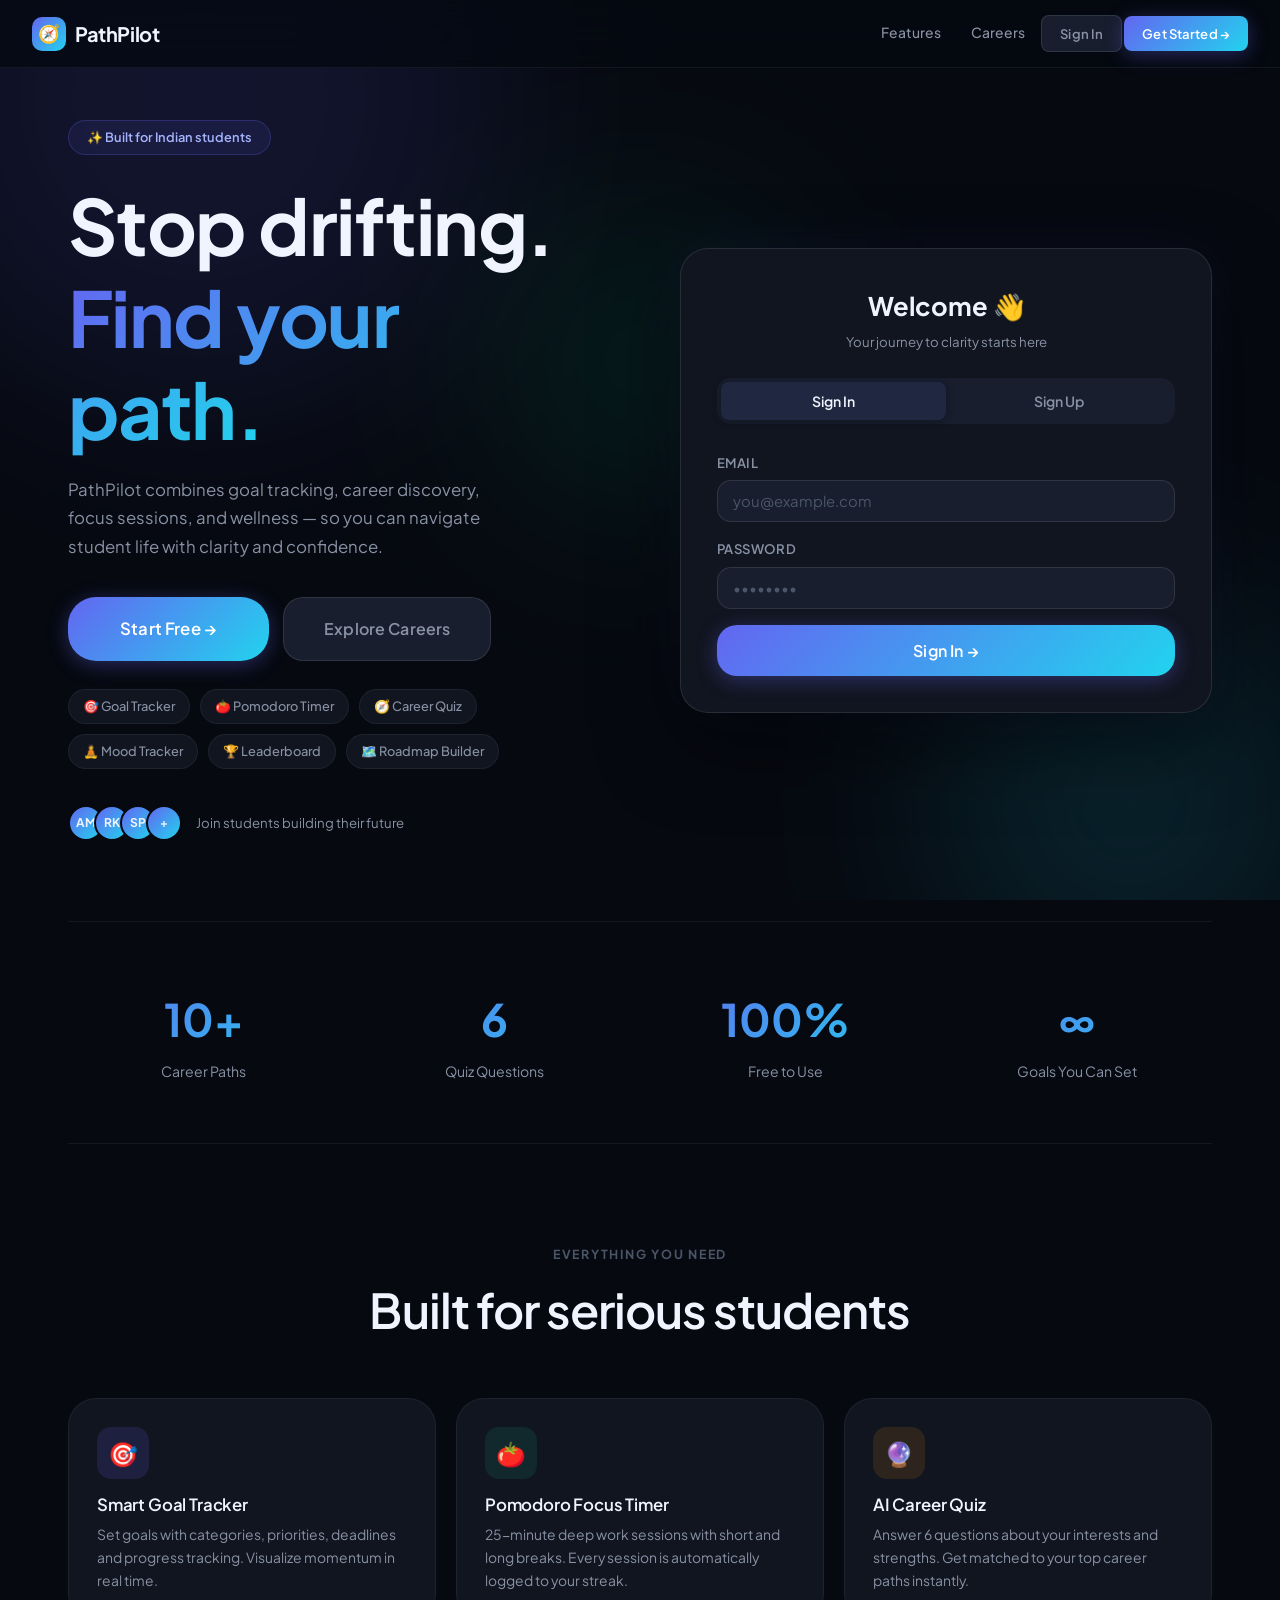
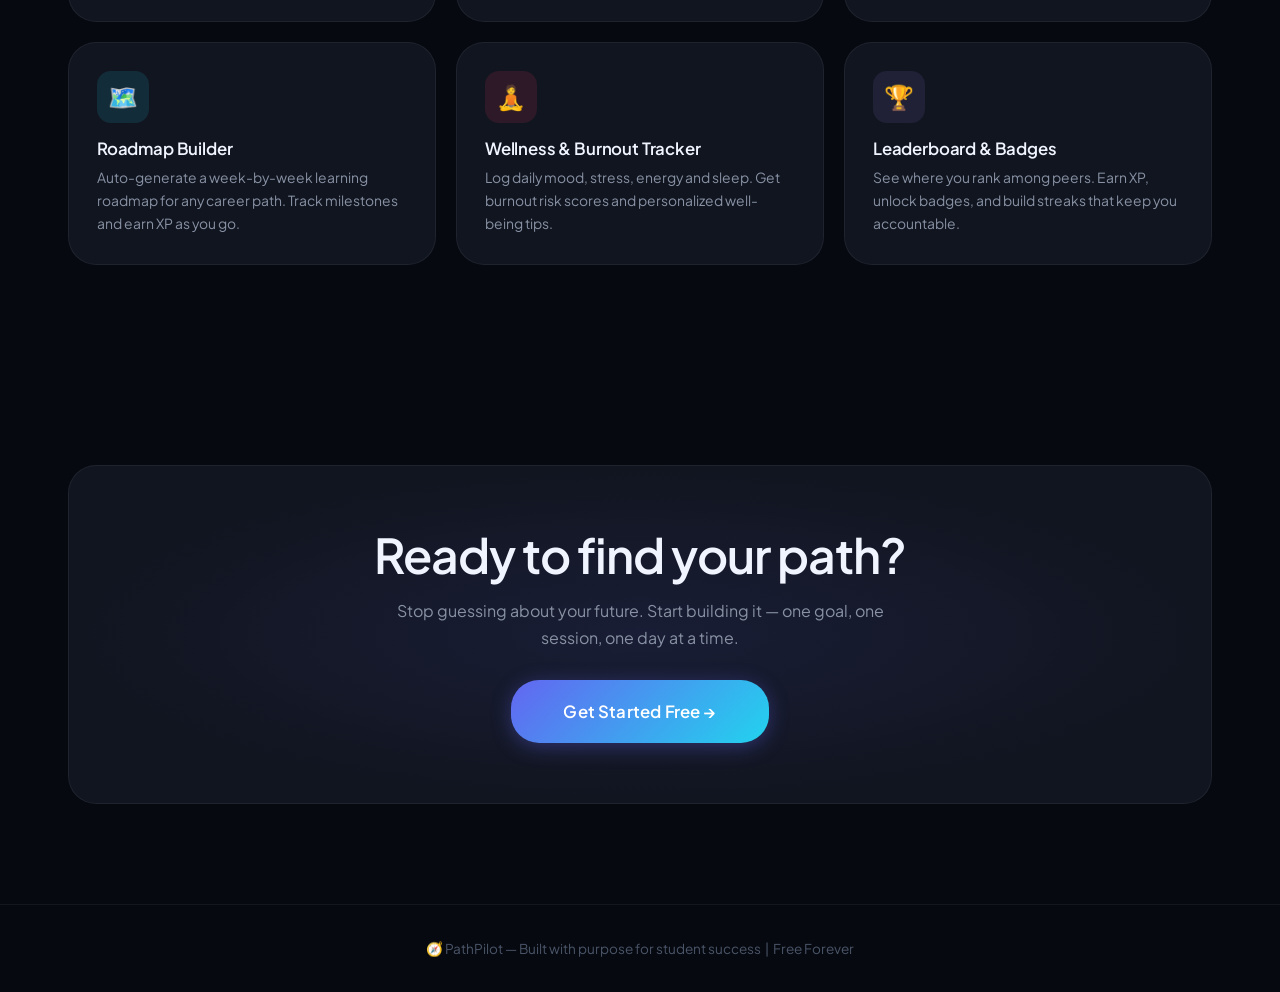
==== frontend/ai.html @ acc3d40a "Initial commit - PathPilot project" ====
<!DOCTYPE html>
<html lang="en">
<head>
  <meta charset="UTF-8"/>
  <meta name="viewport" content="width=device-width, initial-scale=1.0"/>
  <title>AI Assistant — PathPilot</title>
  <link rel="stylesheet" href="css/main.css"/>
</head>
<body>
<nav class="navbar">
  <a class="nav-brand" href="dashboard.html">🧭 PathPilot</a>
  <div class="nav-links">
    <a href="dashboard.html">Dashboard</a>
    <a href="career.html">Careers</a>
    <a href="ai.html" class="active">AI Assistant</a>
    <button class="btn btn-ghost btn-sm" id="logout-btn">Sign Out</button>
  </div>
</nav>

<main class="container" style="max-width:800px;padding-top:32px">

  <!-- AI Chat -->
  <div class="card" style="margin-bottom:24px">
    <h2 style="margin-bottom:4px">🤖 AI Career Assistant</h2>
    <p class="text-muted text-small" style="margin-bottom:20px">Ask anything about careers, skills, or study tips</p>
    <div id="chat-messages" style="min-height:200px;max-height:400px;overflow-y:auto;margin-bottom:16px;display:flex;flex-direction:column;gap:12px"></div>
    <div class="flex gap-sm">
      <input type="text" id="chat-input" class="input" placeholder="e.g. How do I become a Data Scientist?" style="flex:1"/>
      <button class="btn btn-primary" id="send-btn" onclick="sendMessage()">Send →</button>
    </div>
    <div style="margin-top:12px;display:flex;flex-wrap:wrap;gap:8px">
      <button class="btn btn-ghost btn-sm" onclick="quickAsk('What skills do I need for Full Stack Development?')">Full Stack Skills</button>
      <button class="btn btn-ghost btn-sm" onclick="quickAsk('How to prepare for tech interviews in India?')">Interview Tips</button>
      <button class="btn btn-ghost btn-sm" onclick="quickAsk('What is the salary of a Data Scientist in India?')">Data Science Salary</button>
    </div>
  </div>

  <!-- Resume Builder -->
  <div class="card">
    <h2 style="margin-bottom:4px">📄 AI Resume Builder</h2>
    <p class="text-muted text-small" style="margin-bottom:20px">Generate a professional resume instantly</p>
    <div style="display:flex;flex-direction:column;gap:12px">
      <input type="text" id="r-name" class="input" placeholder="Full Name"/>
      <input type="email" id="r-email" class="input" placeholder="Email Address"/>
      <input type="text" id="r-education" class="input" placeholder="Education (e.g. B.Tech CSE, Pune University)"/>
      <input type="text" id="r-skills" class="input" placeholder="Skills (comma separated: Python, React, SQL)"/>
      <input type="text" id="r-goal" class="input" placeholder="Career Goal (e.g. Full Stack Developer)"/>
      <textarea id="r-projects" class="input" rows="3" placeholder="Projects (describe briefly)"></textarea>
      <button class="btn btn-primary" onclick="buildResume()">✨ Generate Resume</button>
    </div>
    <div id="resume-output" style="margin-top:20px"></div>
  </div>

</main>
<script src="js/api.js"></script>
<script src="js/utils.js"></script>
<script src="js/auth.js"></script>
<script src="js/ai.js"></script>
</body>
</html>
---- frontend/css/main.css ----
/* ═══════════════════════════════════════════════════════════
   PathPilot v2 — Design System
   Aesthetic: Editorial dark luxury — confident, calm, smart
   Fonts: Clash Display (headlines) + Plus Jakarta Sans (body)
═══════════════════════════════════════════════════════════ */

@import url('https://fonts.googleapis.com/css2?family=Plus+Jakarta+Sans:wght@300;400;500;600;700&display=swap');
@import url('https://api.fontshare.com/v2/css?f[]=clash-display@400,500,600,700&display=swap');

:root {
  --bg:          #060910;
  --bg-2:        #0d1117;
  --surface:     #111520;
  --surface-2:   #181e2e;
  --surface-3:   #1f2840;
  --border:      rgba(255,255,255,0.06);
  --border-2:    rgba(255,255,255,0.1);

  --indigo:      #6366f1;
  --indigo-soft: rgba(99,102,241,0.15);
  --cyan:        #22d3ee;
  --cyan-soft:   rgba(34,211,238,0.12);
  --emerald:     #10b981;
  --emerald-soft:rgba(16,185,129,0.12);
  --amber:       #f59e0b;
  --amber-soft:  rgba(245,158,11,0.12);
  --rose:        #f43f5e;
  --rose-soft:   rgba(244,63,94,0.12);

  --grad-primary:  linear-gradient(135deg, #6366f1 0%, #22d3ee 100%);
  --grad-warm:     linear-gradient(135deg, #f59e0b 0%, #f43f5e 100%);
  --grad-emerald:  linear-gradient(135deg, #10b981 0%, #22d3ee 100%);

  --text:        #f0f4ff;
  --text-2:      #8892a4;
  --text-3:      #4a5568;

  --font-display: 'Clash Display', 'Plus Jakarta Sans', sans-serif;
  --font-body:    'Plus Jakarta Sans', sans-serif;

  --r-sm:   8px;
  --r-md:   14px;
  --r-lg:   20px;
  --r-xl:   28px;
  --r-full: 999px;

  --shadow-sm:  0 2px 8px rgba(0,0,0,0.4);
  --shadow-md:  0 8px 32px rgba(0,0,0,0.5);
  --shadow-lg:  0 20px 60px rgba(0,0,0,0.6);
  --glow-indigo: 0 0 40px rgba(99,102,241,0.2);
  --glow-cyan:   0 0 40px rgba(34,211,238,0.15);

  --ease-out:    cubic-bezier(0.16, 1, 0.3, 1);
  --ease-in-out: cubic-bezier(0.4, 0, 0.2, 1);
}

*, *::before, *::after { box-sizing: border-box; margin: 0; padding: 0; }
html { scroll-behavior: smooth; font-size: 16px; }

body {
  font-family: var(--font-body);
  background: var(--bg);
  color: var(--text);
  line-height: 1.65;
  min-height: 100vh;
  overflow-x: hidden;
  -webkit-font-smoothing: antialiased;
}

h1, h2, h3, h4 {
  font-family: var(--font-display);
  font-weight: 600;
  line-height: 1.2;
  letter-spacing: -0.02em;
}
h1 { font-size: clamp(2.5rem, 6vw, 5rem); font-weight: 700; }
h2 { font-size: clamp(1.8rem, 4vw, 3rem); }
h3 { font-size: 1.35rem; }
h4 { font-size: 1.05rem; letter-spacing: -0.01em; }
p  { color: var(--text-2); line-height: 1.7; }
a  { text-decoration: none; color: inherit; }

.container { max-width: 1200px; margin: 0 auto; padding: 0 28px; }
.page-wrapper { padding-top: 68px; min-height: 100vh; }

.grad-text {
  background: var(--grad-primary);
  -webkit-background-clip: text;
  -webkit-text-fill-color: transparent;
  background-clip: text;
}
.grad-text-warm {
  background: var(--grad-warm);
  -webkit-background-clip: text;
  -webkit-text-fill-color: transparent;
  background-clip: text;
}

/* ── Buttons ── */
.btn {
  display: inline-flex;
  align-items: center;
  justify-content: center;
  gap: 8px;
  padding: 11px 26px;
  border-radius: var(--r-md);
  font-family: var(--font-display);
  font-size: 0.9rem;
  font-weight: 600;
  cursor: pointer;
  border: none;
  transition: all 0.2s var(--ease-out);
  letter-spacing: 0.01em;
  position: relative;
  overflow: hidden;
  white-space: nowrap;
}
.btn::after {
  content: '';
  position: absolute;
  inset: 0;
  background: white;
  opacity: 0;
  transition: opacity 0.2s;
}
.btn:hover::after { opacity: 0.06; }
.btn:active { transform: scale(0.98); }

.btn-primary {
  background: var(--grad-primary);
  color: #fff;
  box-shadow: 0 4px 20px rgba(99,102,241,0.35);
}
.btn-primary:hover { box-shadow: 0 8px 30px rgba(99,102,241,0.5); transform: translateY(-1px); }

.btn-ghost {
  background: var(--surface-2);
  color: var(--text-2);
  border: 1px solid var(--border-2);
}
.btn-ghost:hover { color: var(--text); border-color: rgba(255,255,255,0.18); }

.btn-outline {
  background: transparent;
  color: var(--text-2);
  border: 1px solid var(--border-2);
}
.btn-outline:hover { color: var(--text); border-color: rgba(99,102,241,0.5); background: var(--indigo-soft); }

.btn-danger {
  background: var(--rose-soft);
  color: var(--rose);
  border: 1px solid rgba(244,63,94,0.2);
}

.btn-sm   { padding: 7px 18px; font-size: 0.82rem; border-radius: var(--r-sm); }
.btn-lg   { padding: 15px 40px; font-size: 1rem; border-radius: var(--r-lg); }
.btn-xl   { padding: 18px 52px; font-size: 1.05rem; border-radius: var(--r-xl); }
.btn-icon { width: 38px; height: 38px; padding: 0; border-radius: var(--r-md); }

/* ── Cards ── */
.card {
  background: var(--surface);
  border: 1px solid var(--border);
  border-radius: var(--r-xl);
  padding: 24px;
  transition: border-color 0.25s, transform 0.25s var(--ease-out), box-shadow 0.25s;
  position: relative;
  overflow: hidden;
}
.card:hover {
  border-color: var(--border-2);
  transform: translateY(-3px);
  box-shadow: var(--shadow-md);
}
.card-glow:hover {
  border-color: rgba(99,102,241,0.3);
  box-shadow: var(--shadow-md), var(--glow-indigo);
}

/* ── Badges ── */
.badge {
  display: inline-flex;
  align-items: center;
  gap: 5px;
  padding: 3px 12px;
  border-radius: var(--r-full);
  font-size: 0.73rem;
  font-weight: 600;
  letter-spacing: 0.04em;
  text-transform: uppercase;
}
.badge-indigo  { background: var(--indigo-soft); color: #a5b4fc; border: 1px solid rgba(99,102,241,0.2); }
.badge-cyan    { background: var(--cyan-soft);   color: #67e8f9; border: 1px solid rgba(34,211,238,0.2); }
.badge-emerald { background: var(--emerald-soft);color: #6ee7b7; border: 1px solid rgba(16,185,129,0.2); }
.badge-amber   { background: var(--amber-soft);  color: #fcd34d; border: 1px solid rgba(245,158,11,0.2); }
.badge-rose    { background: var(--rose-soft);   color: #fda4af; border: 1px solid rgba(244,63,94,0.2); }

/* ── Forms ── */
.form-group  { display: flex; flex-direction: column; gap: 7px; }
.form-label  { font-size: 0.82rem; font-weight: 600; color: var(--text-2); letter-spacing: 0.03em; text-transform: uppercase; }

.form-input {
  background: var(--surface-2);
  border: 1px solid var(--border-2);
  border-radius: var(--r-md);
  padding: 11px 15px;
  color: var(--text);
  font-family: var(--font-body);
  font-size: 0.93rem;
  outline: none;
  transition: border-color 0.2s, box-shadow 0.2s, background 0.2s;
  width: 100%;
}
.form-input:focus {
  border-color: var(--indigo);
  box-shadow: 0 0 0 3px rgba(99,102,241,0.12);
  background: var(--surface-3);
}
.form-input::placeholder { color: var(--text-3); }
select.form-input   { cursor: pointer; }
textarea.form-input { resize: vertical; min-height: 90px; }

/* ── Navbar ── */
.navbar {
  position: fixed;
  top: 0; left: 0; right: 0;
  z-index: 100;
  height: 68px;
  display: flex;
  align-items: center;
  justify-content: space-between;
  padding: 0 32px;
  background: rgba(6,9,16,0.8);
  backdrop-filter: blur(24px) saturate(180%);
  border-bottom: 1px solid var(--border);
}
.nav-brand {
  font-family: var(--font-display);
  font-size: 1.25rem;
  font-weight: 700;
  display: flex;
  align-items: center;
  gap: 9px;
  letter-spacing: -0.02em;
}
.nav-brand-icon {
  width: 34px; height: 34px;
  background: var(--grad-primary);
  border-radius: 10px;
  display: flex; align-items: center; justify-content: center;
  font-size: 1.1rem;
}
.nav-links { display: flex; align-items: center; gap: 2px; }
.nav-link {
  padding: 7px 14px;
  border-radius: var(--r-sm);
  font-size: 0.87rem;
  font-weight: 500;
  color: var(--text-2);
  transition: all 0.18s;
}
.nav-link:hover  { color: var(--text); background: var(--surface-2); }
.nav-link.active { color: var(--text); background: var(--surface-3); }

.notif-btn { position: relative; }
.notif-dot {
  position: absolute;
  top: 5px; right: 5px;
  width: 8px; height: 8px;
  background: var(--rose);
  border-radius: 50%;
  border: 2px solid var(--bg);
}

/* ── Progress Bar ── */
.progress-bar  { height: 6px; background: var(--surface-3); border-radius: var(--r-full); overflow: hidden; }
.progress-fill { height: 100%; border-radius: var(--r-full); background: var(--grad-primary); transition: width 0.7s var(--ease-out); }
.progress-fill.emerald { background: var(--grad-emerald); }
.progress-fill.amber   { background: var(--grad-warm); }

/* ── Stat Card ── */
.stat-card {
  background: var(--surface);
  border: 1px solid var(--border);
  border-radius: var(--r-xl);
  padding: 22px 24px;
  display: flex; flex-direction: column; gap: 6px;
  transition: all 0.25s var(--ease-out);
}
.stat-card:hover { border-color: var(--border-2); transform: translateY(-2px); }
.stat-icon  { font-size: 1.4rem; margin-bottom: 4px; }
.stat-num   { font-family: var(--font-display); font-size: 2.2rem; font-weight: 700; letter-spacing: -0.03em; background: var(--grad-primary); -webkit-background-clip: text; -webkit-text-fill-color: transparent; background-clip: text; }
.stat-label { font-size: 0.82rem; color: var(--text-2); font-weight: 500; }

/* ── Toast ── */
.toast-container { position: fixed; bottom: 28px; right: 28px; z-index: 9999; display: flex; flex-direction: column; gap: 10px; }
.toast {
  background: var(--surface-2);
  border: 1px solid var(--border-2);
  border-radius: var(--r-lg);
  padding: 14px 20px;
  font-size: 0.88rem;
  min-width: 260px; max-width: 360px;
  display: flex; align-items: flex-start; gap: 10px;
  animation: toastIn 0.35s var(--ease-out);
  box-shadow: var(--shadow-md);
  backdrop-filter: blur(10px);
}
.toast.success { border-left: 3px solid var(--emerald); }
.toast.error   { border-left: 3px solid var(--rose); }
.toast.info    { border-left: 3px solid var(--indigo); }
.toast.warning { border-left: 3px solid var(--amber); }
.toast-icon    { font-size: 1.1rem; flex-shrink: 0; margin-top: 1px; }
.toast-msg     { color: var(--text); line-height: 1.4; }

@keyframes toastIn {
  from { opacity: 0; transform: translateX(30px) scale(0.96); }
  to   { opacity: 1; transform: translateX(0) scale(1); }
}

/* ── Modal ── */
.modal-overlay {
  position: fixed; inset: 0;
  background: rgba(0,0,0,0.75);
  backdrop-filter: blur(8px);
  z-index: 500;
  display: flex; align-items: center; justify-content: center;
  padding: 20px;
  opacity: 0; pointer-events: none;
  transition: opacity 0.25s;
}
.modal-overlay.open { opacity: 1; pointer-events: all; }
.modal {
  background: var(--surface);
  border: 1px solid var(--border-2);
  border-radius: var(--r-xl);
  padding: 36px;
  width: 100%; max-width: 540px;
  transform: scale(0.95) translateY(10px);
  transition: transform 0.3s var(--ease-out);
  max-height: 90vh; overflow-y: auto;
}
.modal-overlay.open .modal { transform: scale(1) translateY(0); }
.modal-header { display: flex; justify-content: space-between; align-items: center; margin-bottom: 28px; }
.modal-title  { font-family: var(--font-display); font-size: 1.3rem; font-weight: 700; }
.modal-close  {
  width: 36px; height: 36px; border-radius: var(--r-md);
  background: var(--surface-2); border: 1px solid var(--border-2);
  cursor: pointer; color: var(--text-2); font-size: 1rem;
  display: flex; align-items: center; justify-content: center;
  transition: all 0.18s;
}
.modal-close:hover { background: var(--surface-3); color: var(--text); }

/* ── Section header ── */
.section-header { display: flex; justify-content: space-between; align-items: center; margin-bottom: 18px; }
.section-title  { font-family: var(--font-display); font-size: 1.15rem; font-weight: 700; }

/* ── Empty State ── */
.empty-state { text-align: center; padding: 56px 20px; }
.empty-emoji { font-size: 3rem; margin-bottom: 12px; }
.empty-title { font-family: var(--font-display); font-size: 1.1rem; font-weight: 700; margin-bottom: 8px; color: var(--text); }
.empty-sub   { font-size: 0.88rem; color: var(--text-2); }

/* ── Scrollbar ── */
::-webkit-scrollbar { width: 5px; height: 5px; }
::-webkit-scrollbar-track { background: transparent; }
::-webkit-scrollbar-thumb { background: var(--surface-3); border-radius: 99px; }

/* ── Divider ── */
.divider { height: 1px; background: var(--border); margin: 20px 0; }

/* ── Utilities ── */
.flex            { display: flex; }
.flex-col        { flex-direction: column; }
.items-center    { align-items: center; }
.justify-between { justify-content: space-between; }
.gap-xs  { gap: 6px; }
.gap-sm  { gap: 10px; }
.gap-md  { gap: 16px; }
.gap-lg  { gap: 24px; }
.gap-xl  { gap: 32px; }
.text-center   { text-align: center; }
.text-muted    { color: var(--text-2); }
.text-small    { font-size: 0.83rem; }
.fw-700        { font-weight: 700; }
.mt-auto       { margin-top: auto; }
.w-full        { width: 100%; }
.grid-2 { display: grid; grid-template-columns: repeat(2,1fr); gap: 14px; }
.grid-3 { display: grid; grid-template-columns: repeat(3,1fr); gap: 14px; }
.grid-4 { display: grid; grid-template-columns: repeat(4,1fr); gap: 14px; }

@media (max-width: 768px) {
  .grid-4 { grid-template-columns: repeat(2,1fr); }
  .grid-3 { grid-template-columns: 1fr; }
  .hide-mobile { display: none !important; }
  .navbar { padding: 0 20px; }
}
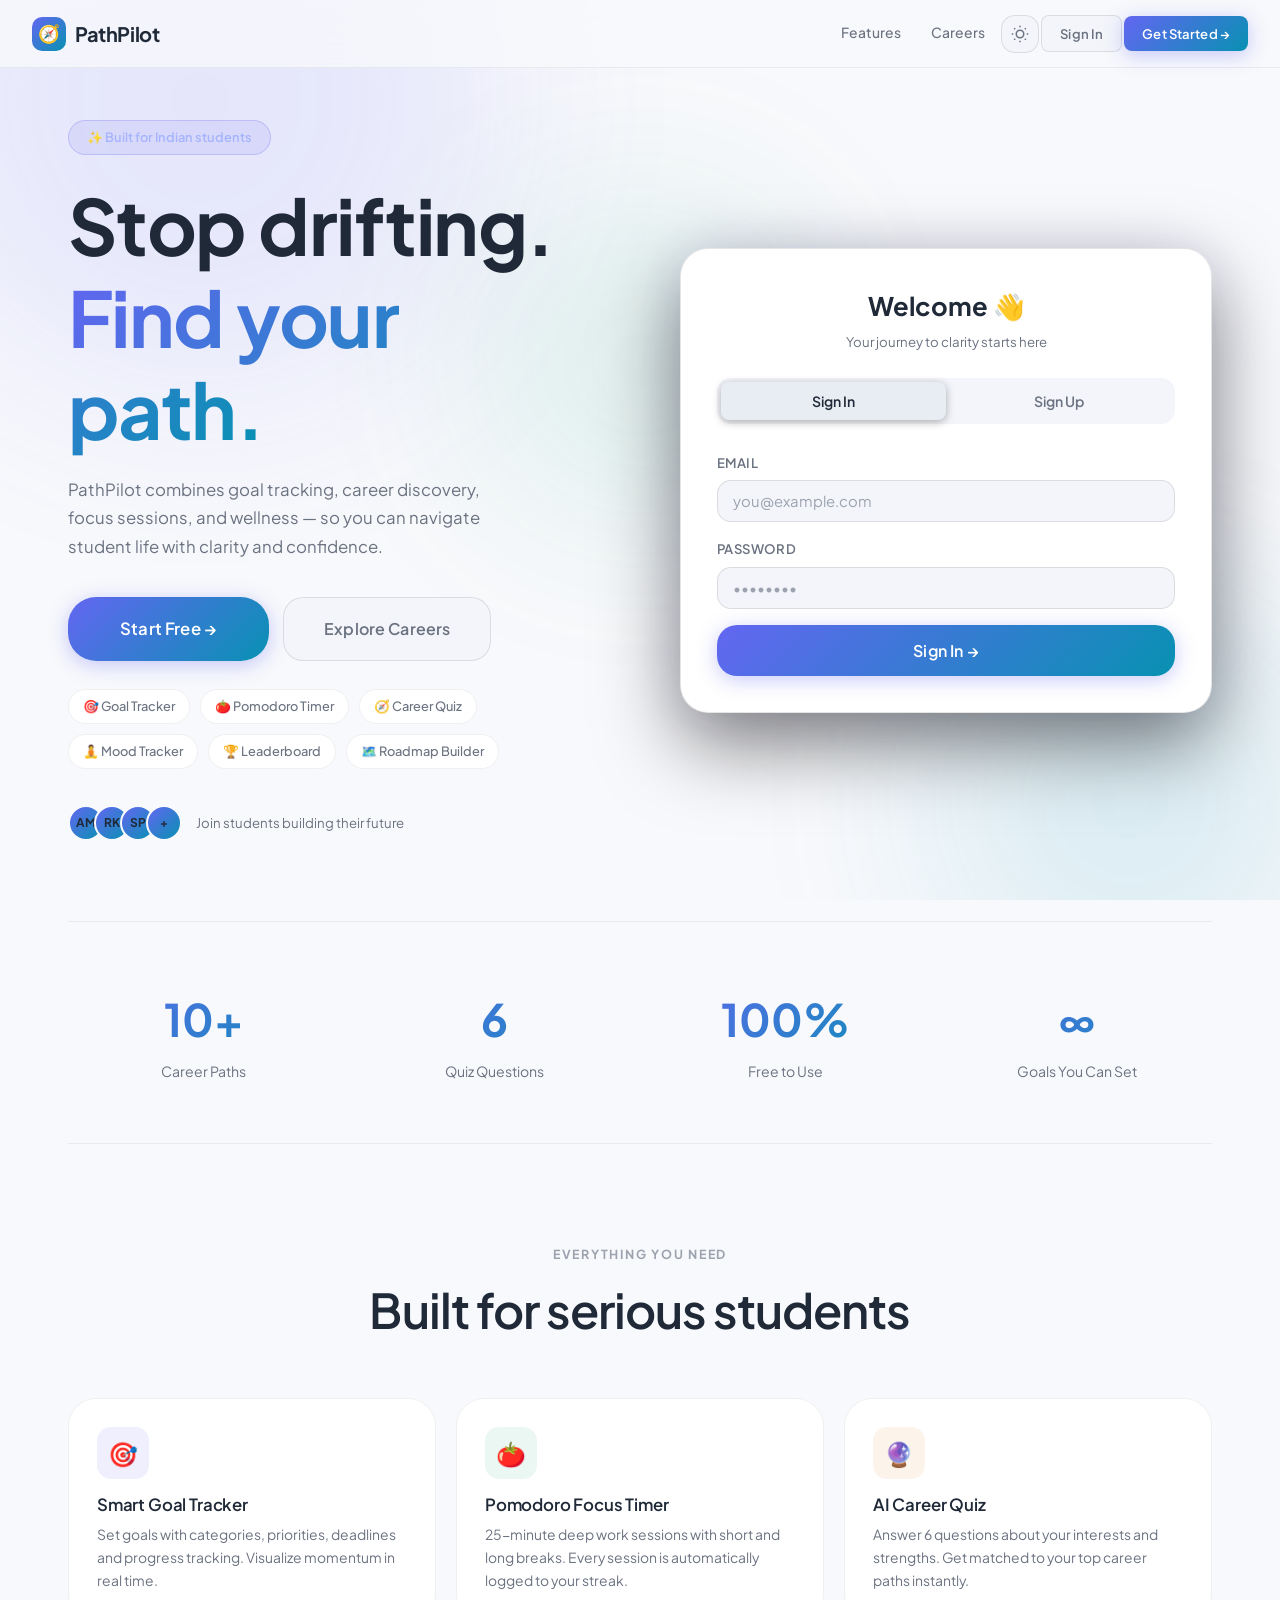
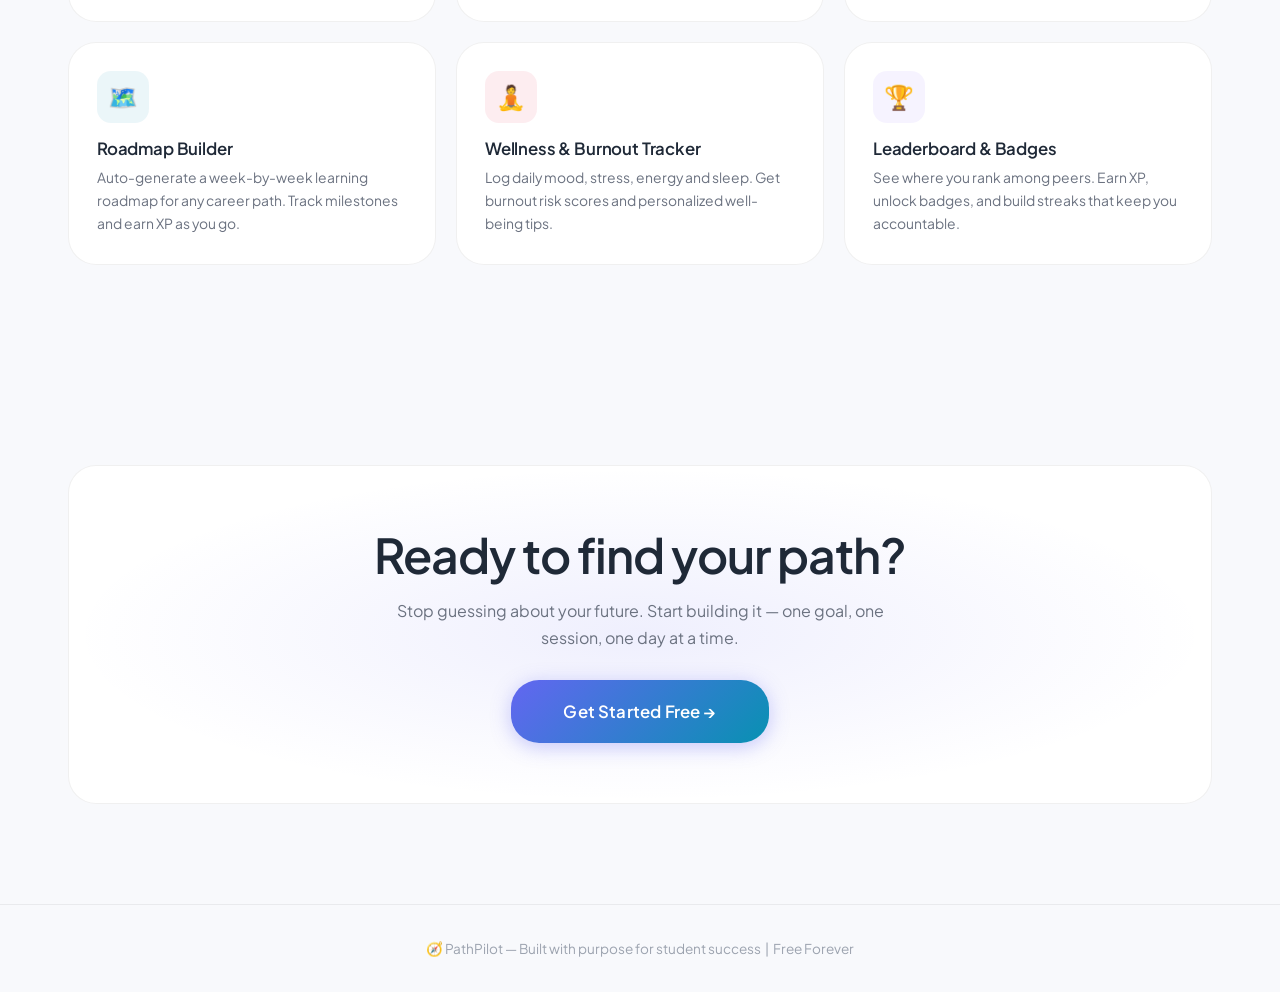
==== commit 0466c3cb: "Initial commit - Dark mode and light mode" ====
--- a/frontend/ai.html
+++ b/frontend/ai.html
@@ -8,25 +8,27 @@
 </head>
 <body>
 <nav class="navbar">
-  <a class="nav-brand" href="dashboard.html">🧭 PathPilot</a>
+  <div class="nav-brand"><div class="nav-brand-icon">🧭</div> PathPilot</div>
   <div class="nav-links">
-    <a href="dashboard.html">Dashboard</a>
-    <a href="career.html">Careers</a>
-    <a href="ai.html" class="active">AI Assistant</a>
+    <a href="dashboard.html" class="nav-link">Dashboard</a>
+    <a href="career.html" class="nav-link">Careers</a>
+    <a href="ai.html" class="nav-link active">🤖 AI</a>
+    <button type="button" class="theme-toggle nav-link" id="theme-toggle" aria-label="Switch to light mode">
+      <svg viewBox="0 0 24 24" fill="none" stroke="currentColor" stroke-width="2"><path d="M21 12.79A9 9 0 1 1 11.21 3 7 7 0 0 0 21 12.79z"></path></svg>
+    </button>
     <button class="btn btn-ghost btn-sm" id="logout-btn">Sign Out</button>
   </div>
 </nav>
 
 <main class="container" style="max-width:800px;padding-top:32px">
 
-  <!-- AI Chat -->
   <div class="card" style="margin-bottom:24px">
     <h2 style="margin-bottom:4px">🤖 AI Career Assistant</h2>
     <p class="text-muted text-small" style="margin-bottom:20px">Ask anything about careers, skills, or study tips</p>
     <div id="chat-messages" style="min-height:200px;max-height:400px;overflow-y:auto;margin-bottom:16px;display:flex;flex-direction:column;gap:12px"></div>
     <div class="flex gap-sm">
-      <input type="text" id="chat-input" class="input" placeholder="e.g. How do I become a Data Scientist?" style="flex:1"/>
-      <button class="btn btn-primary" id="send-btn" onclick="sendMessage()">Send →</button>
+      <input type="text" id="chat-input" class="form-input" placeholder="e.g. How do I become a Data Scientist?" style="flex:1"/>
+      <button class="btn btn-primary" onclick="sendMessage()">Send →</button>
     </div>
     <div style="margin-top:12px;display:flex;flex-wrap:wrap;gap:8px">
       <button class="btn btn-ghost btn-sm" onclick="quickAsk('What skills do I need for Full Stack Development?')">Full Stack Skills</button>
@@ -35,26 +37,33 @@
     </div>
   </div>
 
-  <!-- Resume Builder -->
   <div class="card">
     <h2 style="margin-bottom:4px">📄 AI Resume Builder</h2>
     <p class="text-muted text-small" style="margin-bottom:20px">Generate a professional resume instantly</p>
     <div style="display:flex;flex-direction:column;gap:12px">
-      <input type="text" id="r-name" class="input" placeholder="Full Name"/>
-      <input type="email" id="r-email" class="input" placeholder="Email Address"/>
-      <input type="text" id="r-education" class="input" placeholder="Education (e.g. B.Tech CSE, Pune University)"/>
-      <input type="text" id="r-skills" class="input" placeholder="Skills (comma separated: Python, React, SQL)"/>
-      <input type="text" id="r-goal" class="input" placeholder="Career Goal (e.g. Full Stack Developer)"/>
-      <textarea id="r-projects" class="input" rows="3" placeholder="Projects (describe briefly)"></textarea>
+      <input type="text" id="r-name" class="form-input" placeholder="Full Name"/>
+      <input type="email" id="r-email" class="form-input" placeholder="Email Address"/>
+      <input type="text" id="r-education" class="form-input" placeholder="Education (e.g. B.Tech CSE, Pune University)"/>
+      <input type="text" id="r-skills" class="form-input" placeholder="Skills (comma separated: Python, React, SQL)"/>
+      <input type="text" id="r-goal" class="form-input" placeholder="Career Goal (e.g. Full Stack Developer)"/>
+      <textarea id="r-projects" class="form-input" rows="3" placeholder="Projects (describe briefly)"></textarea>
       <button class="btn btn-primary" onclick="buildResume()">✨ Generate Resume</button>
     </div>
     <div id="resume-output" style="margin-top:20px"></div>
   </div>
 
 </main>
+<div class="toast-container"></div>
 <script src="js/api.js"></script>
+<script src="js/theme.js"></script>
 <script src="js/utils.js"></script>
 <script src="js/auth.js"></script>
 <script src="js/ai.js"></script>
+<script>
+  document.getElementById('theme-toggle').addEventListener('click', (e) => {
+    e.preventDefault();
+    if (window.themeManager) window.themeManager.toggle();
+  });
+</script>
 </body>
 </html>
--- a/frontend/css/main.css
+++ b/frontend/css/main.css
@@ -8,6 +8,7 @@
 @import url('https://api.fontshare.com/v2/css?f[]=clash-display@400,500,600,700&display=swap');
 
 :root {
+  /* Dark mode (default) */
   --bg:          #060910;
   --bg-2:        #0d1117;
   --surface:     #111520;
@@ -54,6 +55,42 @@
   --ease-in-out: cubic-bezier(0.4, 0, 0.2, 1);
 }
 
+/* Light mode */
+[data-theme="light"] {
+  --bg:          #f8f9fc;
+  --bg-2:        #f0f2f7;
+  --surface:     #ffffff;
+  --surface-2:   #f3f5fa;
+  --surface-3:   #e8ecf3;
+  --border:      rgba(0,0,0,0.06);
+  --border-2:    rgba(0,0,0,0.1);
+
+  --indigo:      #6366f1;
+  --indigo-soft: rgba(99,102,241,0.1);
+  --cyan:        #0891b2;
+  --cyan-soft:   rgba(8,145,178,0.08);
+  --emerald:     #059669;
+  --emerald-soft:rgba(5,150,105,0.08);
+  --amber:       #d97706;
+  --amber-soft:  rgba(217,119,6,0.08);
+  --rose:        #e11d48;
+  --rose-soft:   rgba(225,29,72,0.08);
+
+  --grad-primary:  linear-gradient(135deg, #6366f1 0%, #0891b2 100%);
+  --grad-warm:     linear-gradient(135deg, #d97706 0%, #e11d48 100%);
+  --grad-emerald:  linear-gradient(135deg, #059669 0%, #0891b2 100%);
+
+  --text:        #1f2937;
+  --text-2:      #6b7280;
+  --text-3:      #9ca3af;
+
+  --shadow-sm:  0 2px 8px rgba(0,0,0,0.08);
+  --shadow-md:  0 8px 32px rgba(0,0,0,0.12);
+  --shadow-lg:  0 20px 60px rgba(0,0,0,0.15);
+  --glow-indigo: 0 0 40px rgba(99,102,241,0.1);
+  --glow-cyan:   0 0 40px rgba(8,145,178,0.08);
+}
+
 *, *::before, *::after { box-sizing: border-box; margin: 0; padding: 0; }
 html { scroll-behavior: smooth; font-size: 16px; }
 
@@ -65,6 +102,7 @@
   min-height: 100vh;
   overflow-x: hidden;
   -webkit-font-smoothing: antialiased;
+  transition: background 0.3s var(--ease-in-out), color 0.3s var(--ease-in-out);
 }
 
 h1, h2, h3, h4 {
@@ -234,6 +272,10 @@
   background: rgba(6,9,16,0.8);
   backdrop-filter: blur(24px) saturate(180%);
   border-bottom: 1px solid var(--border);
+  transition: background 0.3s var(--ease-in-out);
+}
+[data-theme="light"] .navbar {
+  background: rgba(248,249,252,0.8);
 }
 .nav-brand {
   font-family: var(--font-display);
@@ -370,6 +412,28 @@
 
 /* ── Divider ── */
 .divider { height: 1px; background: var(--border); margin: 20px 0; }
+
+/* ── Theme Toggle ── */
+.theme-toggle {
+  width: 38px; height: 38px;
+  padding: 0; border-radius: var(--r-md);
+  background: var(--surface-2);
+  border: 1px solid var(--border-2);
+  cursor: pointer;
+  color: var(--text-2);
+  display: flex; align-items: center; justify-content: center;
+  transition: all 0.18s;
+}
+.theme-toggle:hover {
+  color: var(--text);
+  background: var(--surface-3);
+  border-color: rgba(99,102,241,0.3);
+}
+.theme-toggle svg {
+  width: 18px;
+  height: 18px;
+  stroke: currentColor;
+}
 
 /* ── Utilities ── */
 .flex            { display: flex; }
@@ -396,4 +460,4 @@
   .grid-3 { grid-template-columns: 1fr; }
   .hide-mobile { display: none !important; }
   .navbar { padding: 0 20px; }
-}+}
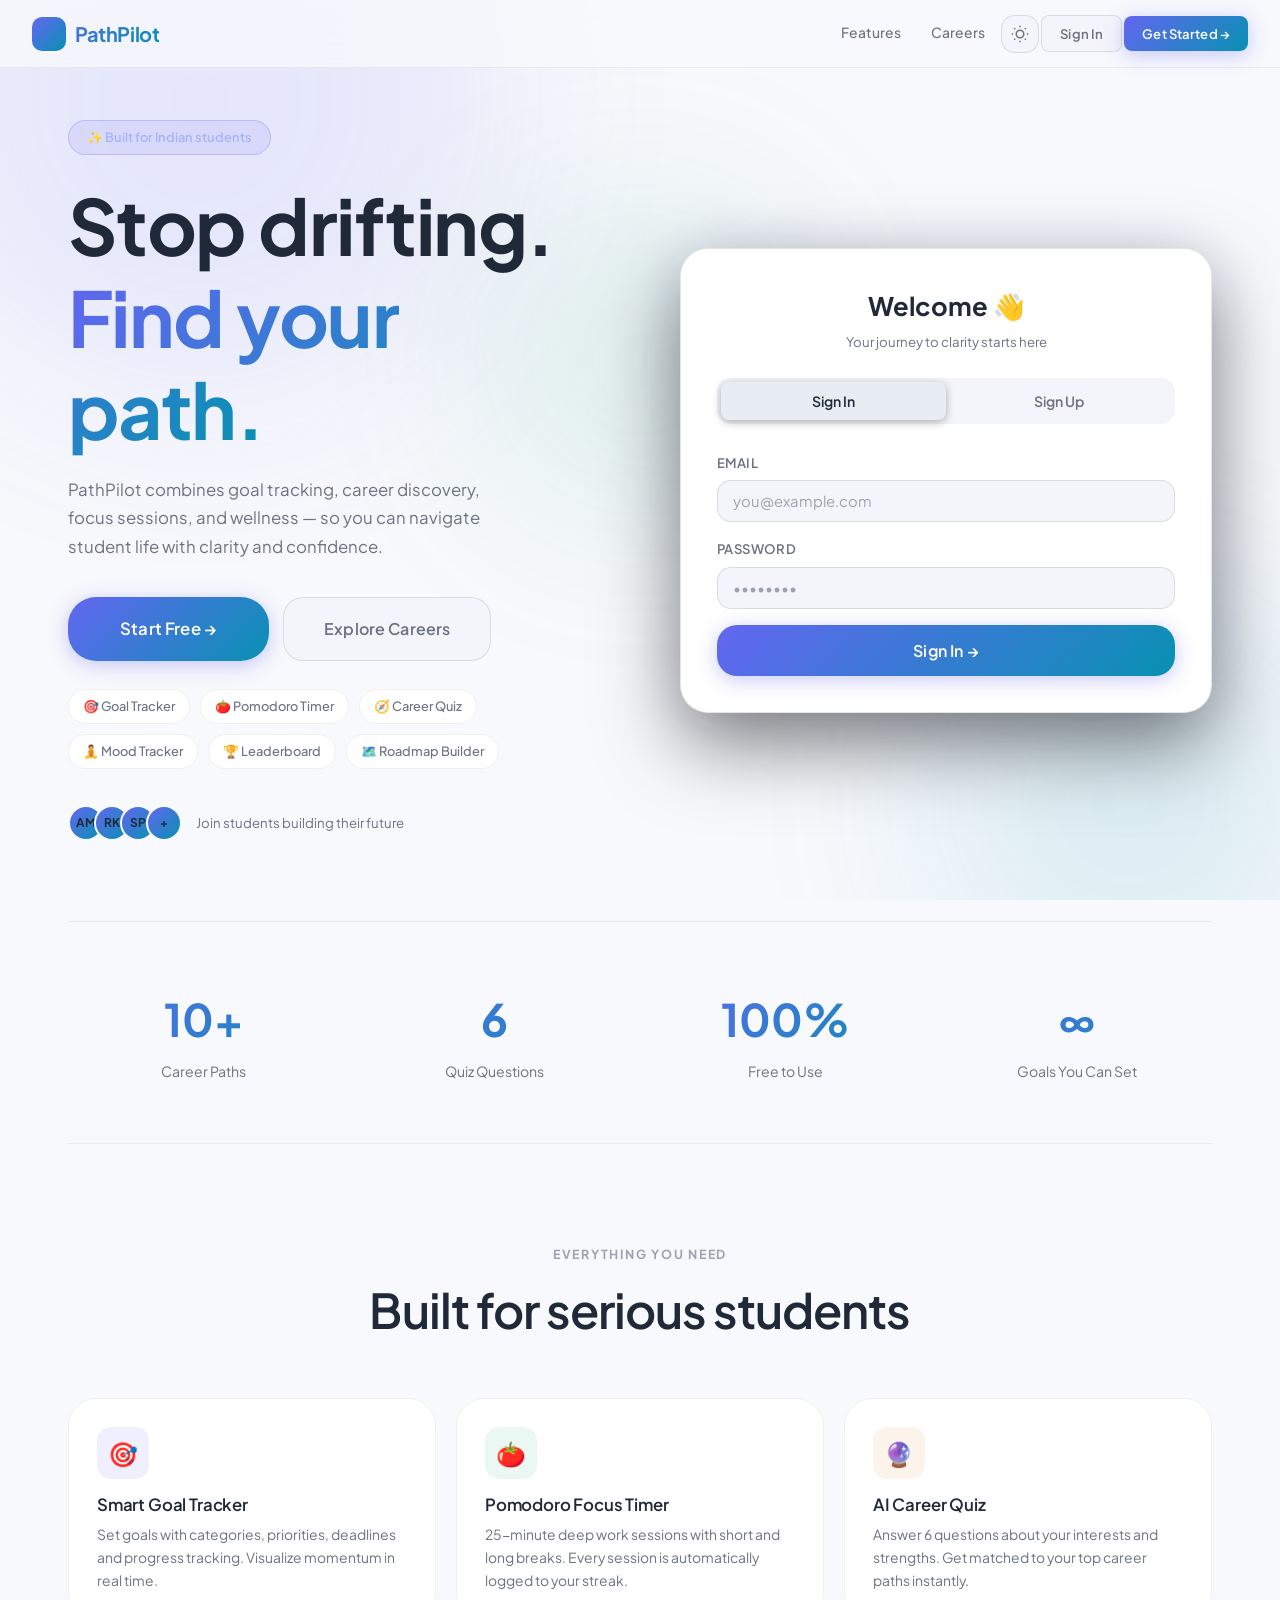
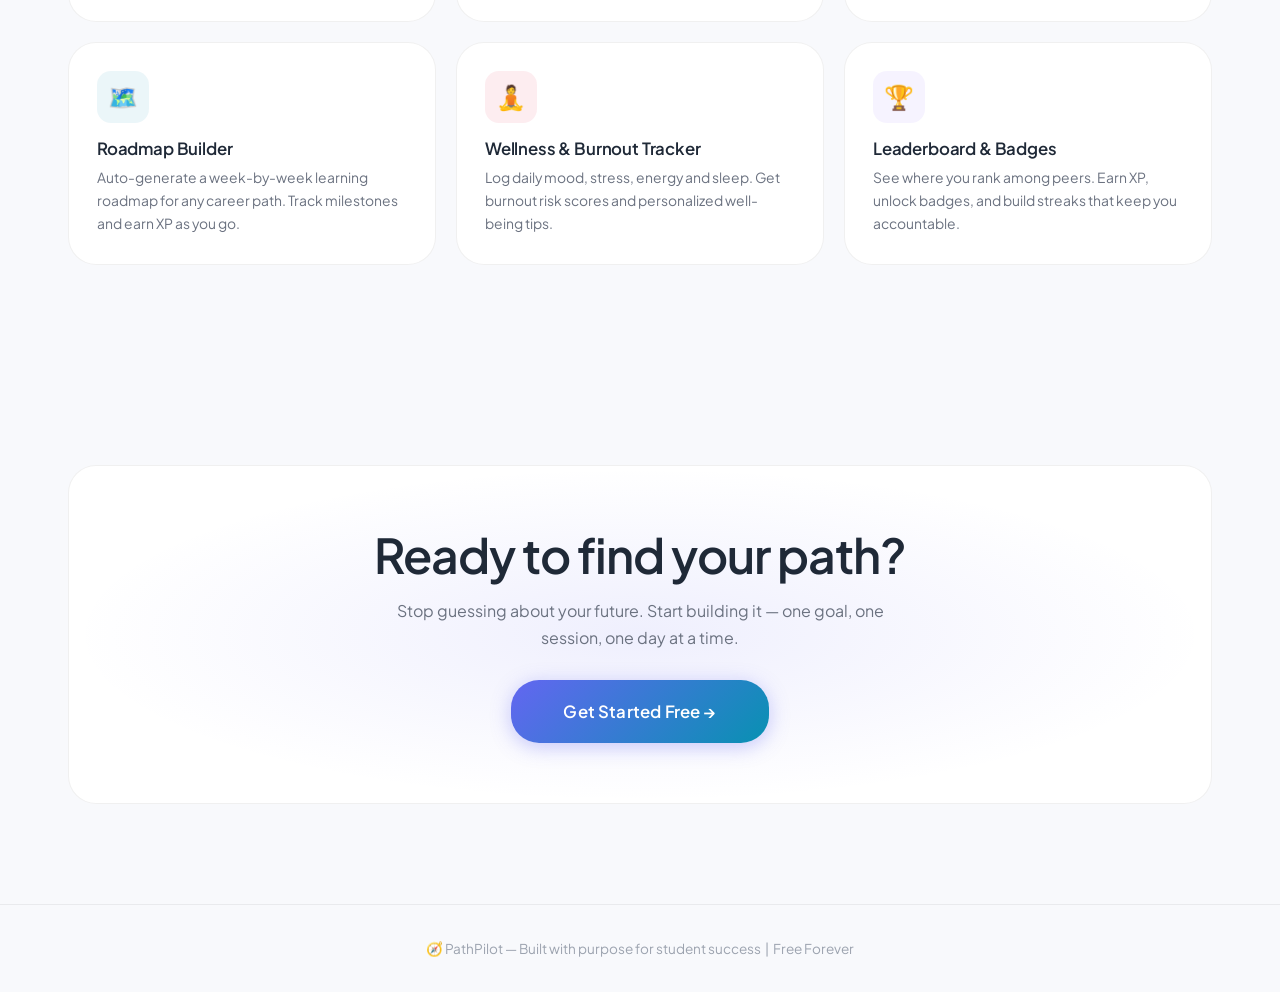
==== commit 7a5b5b12: "Initial commit - AI_fixed" ====
--- a/frontend/ai.html
+++ b/frontend/ai.html
@@ -5,6 +5,147 @@
   <meta name="viewport" content="width=device-width, initial-scale=1.0"/>
   <title>AI Assistant — PathPilot</title>
   <link rel="stylesheet" href="css/main.css"/>
+  <style>
+    .ai-hero {
+      background: linear-gradient(135deg, rgba(99,102,241,0.1) 0%, rgba(34,211,238,0.06) 100%);
+      border: 1px solid rgba(99,102,241,0.2);
+      border-radius: var(--r-xl);
+      padding: 48px 32px;
+      text-align: center;
+      margin-bottom: 32px;
+      position: relative;
+      overflow: hidden;
+    }
+    .ai-hero::before {
+      content: '';
+      position: absolute;
+      inset: 0;
+      background: radial-gradient(ellipse at center, rgba(99,102,241,0.08) 0%, transparent 70%);
+    }
+    .ai-hero > * { position: relative; }
+    .ai-logo { font-size: 3.5rem; margin-bottom: 16px; display: inline-block; animation: float 3s ease-in-out infinite; }
+    @keyframes float { 0%, 100% { transform: translateY(0); } 50% { transform: translateY(-10px); } }
+    .ai-hero h1 { font-size: 2rem; font-weight: 700; margin-bottom: 8px; }
+    .ai-hero p { font-size: 1rem; color: var(--text-2); max-width: 600px; margin: 0 auto; }
+
+    .ai-layout { display: grid; grid-template-columns: 1fr 1fr; gap: 24px; }
+    
+    .ai-card {
+      background: var(--surface);
+      border: 1px solid var(--border);
+      border-radius: var(--r-xl);
+      padding: 28px;
+      display: flex;
+      flex-direction: column;
+      gap: 16px;
+    }
+    .ai-card-header { display: flex; align-items: center; gap: 12px; margin-bottom: 12px; }
+    .ai-card-icon { font-size: 2rem; } 
+    .ai-card-title { font-size: 1.3rem; font-weight: 700; }
+    .ai-card-desc { font-size: 0.85rem; color: var(--text-2); }
+
+    .chat-box {
+      background: var(--surface-2);
+      border-radius: var(--r-lg);
+      padding: 16px;
+      min-height: 300px;
+      max-height: 400px;
+      overflow-y: auto;
+      display: flex;
+      flex-direction: column;
+      gap: 12px;
+      margin-bottom: 16px;
+    }
+    .chat-message {
+      padding: 12px 16px;
+      border-radius: 12px;
+      max-width: 90%;
+      line-height: 1.6;
+      font-size: 0.95rem;
+      word-wrap: break-word;
+    }
+    .chat-message.user { 
+      background: var(--indigo);
+      color: #fff;
+      align-self: flex-end;
+      margin-left: auto;
+    }
+    .chat-message.bot { 
+      background: var(--surface-3);
+      color: var(--text-1);
+      align-self: flex-start;
+    }
+    .chat-thinking { color: var(--text-2); font-style: italic; }
+
+    .quick-prompts {
+      display: flex;
+      flex-direction: column;
+      gap: 8px;
+    }
+    .quick-btn {
+      padding: 10px 14px;
+      border-radius: var(--r-md);
+      border: 1px solid var(--border);
+      background: transparent;
+      color: var(--text-2);
+      font-size: 0.85rem;
+      cursor: pointer;
+      transition: all 0.2s;
+      text-align: left;
+    }
+    .quick-btn:hover { background: var(--surface-2); border-color: var(--indigo); color: var(--indigo); }
+
+    .input-group {
+      display: flex;
+      gap: 8px;
+      margin-bottom: 12px;
+    }
+    .input-group input { flex: 1; }
+
+    .resume-form { display: flex; flex-direction: column; gap: 12px; }
+    .resume-form input, .resume-form textarea { 
+      padding: 12px;
+      border: 1px solid var(--border);
+      border-radius: var(--r-md);
+      background: var(--surface-2);
+      color: var(--text-1);
+      font-family: var(--font-body);
+      font-size: 0.9rem;
+    }
+    .resume-form input:focus, .resume-form textarea:focus {
+      outline: none;
+      border-color: var(--indigo);
+      box-shadow: 0 0 0 2px rgba(99,102,241,0.1);
+    }
+
+    .resume-output {
+      background: var(--surface-2);
+      border-radius: var(--r-lg);
+      padding: 20px;
+      margin-top: 16px;
+    }
+    .resume-header {
+      display: flex;
+      justify-content: space-between;
+      align-items: center;
+      margin-bottom: 16px;
+      padding-bottom: 12px;
+      border-bottom: 1px solid var(--border);
+    }
+    .resume-header span { font-weight: 700; }
+    #resume-text {
+      white-space: pre-wrap;
+      font-family: monospace;
+      font-size: 0.85rem;
+      line-height: 1.7;
+      color: var(--text-1);
+    }
+
+    @media (max-width: 1024px) {
+      .ai-layout { grid-template-columns: 1fr; }
+      .ai-hero { padding: 36px 24px; }
+    }
+  </style>
 </head>
 <body>
 <nav class="navbar">
@@ -12,7 +153,7 @@
   <div class="nav-links">
     <a href="dashboard.html" class="nav-link">Dashboard</a>
     <a href="career.html" class="nav-link">Careers</a>
-    <a href="ai.html" class="nav-link active">🤖 AI</a>
+    <a href="ai.html" class="nav-link active">✨ AI</a>
     <button type="button" class="theme-toggle nav-link" id="theme-toggle" aria-label="Switch to light mode">
       <svg viewBox="0 0 24 24" fill="none" stroke="currentColor" stroke-width="2"><path d="M21 12.79A9 9 0 1 1 11.21 3 7 7 0 0 0 21 12.79z"></path></svg>
     </button>
@@ -20,49 +161,85 @@
   </div>
 </nav>
 
-<main class="container" style="max-width:800px;padding-top:32px">
-
-  <div class="card" style="margin-bottom:24px">
-    <h2 style="margin-bottom:4px">🤖 AI Career Assistant</h2>
-    <p class="text-muted text-small" style="margin-bottom:20px">Ask anything about careers, skills, or study tips</p>
-    <div id="chat-messages" style="min-height:200px;max-height:400px;overflow-y:auto;margin-bottom:16px;display:flex;flex-direction:column;gap:12px"></div>
-    <div class="flex gap-sm">
-      <input type="text" id="chat-input" class="form-input" placeholder="e.g. How do I become a Data Scientist?" style="flex:1"/>
-      <button class="btn btn-primary" onclick="sendMessage()">Send →</button>
+<main class="container" style="padding:32px 0">
+  
+  <!-- Hero Section -->
+  <div class="ai-hero">
+    <div class="ai-logo">✨</div>
+    <h1>AI Assistant</h1>
+    <p>Get instant career guidance, interview tips, and professional resume generation powered by AI</p>
+  </div>
+
+  <!-- Two Column Layout -->
+  <div class="ai-layout">
+    
+    <!-- Chat Assistant Card -->
+    <div class="ai-card">
+      <div class="ai-card-header">
+        <div class="ai-card-icon">💬</div>
+        <div>
+          <div class="ai-card-title">Career Chat</div>
+          <div class="ai-card-desc">Ask anything about careers</div>
+        </div>
+      </div>
+      
+      <div class="chat-box" id="chat-messages"></div>
+      
+      <div class="input-group">
+        <input type="text" id="chat-input" class="form-input" placeholder="Ask about careers, skills, or opportunities..."/>
+        <button class="btn btn-primary" onclick="sendMessage()">Send</button>
+      </div>
+
+      <div class="quick-prompts">
+        <div style="font-size:0.8rem;font-weight:600;color:var(--text-3)">Quick Prompts:</div>
+        <button class="quick-btn" onclick="quickAsk('What are the top programming languages to learn in 2025?')">Top Languages</button>
+        <button class="quick-btn" onclick="quickAsk('How do I prepare for tech interviews?')">Interview Prep</button>
+        <button class="quick-btn" onclick="quickAsk('What is the salary range for a Full Stack Developer?')">Salary Info</button>
+        <button class="quick-btn" onclick="quickAsk('How can I transition to a data science career?')">Career Switch</button>
+      </div>
     </div>
-    <div style="margin-top:12px;display:flex;flex-wrap:wrap;gap:8px">
-      <button class="btn btn-ghost btn-sm" onclick="quickAsk('What skills do I need for Full Stack Development?')">Full Stack Skills</button>
-      <button class="btn btn-ghost btn-sm" onclick="quickAsk('How to prepare for tech interviews in India?')">Interview Tips</button>
-      <button class="btn btn-ghost btn-sm" onclick="quickAsk('What is the salary of a Data Scientist in India?')">Data Science Salary</button>
+
+    <!-- Resume Builder Card -->
+    <div class="ai-card">
+      <div class="ai-card-header">
+        <div class="ai-card-icon">📄</div>
+        <div>
+          <div class="ai-card-title">Resume Builder</div>
+          <div class="ai-card-desc">Generate professional resume</div>
+        </div>
+      </div>
+
+      <form class="resume-form" onsubmit="event.preventDefault(); buildResume()">
+        <input type="text" id="r-name" placeholder="Full Name" required/>
+        <input type="email" id="r-email" placeholder="Email Address" required/>
+        <input type="text" id="r-education" placeholder="Education (e.g. B.Tech CSE, IIT)"/>
+        <input type="text" id="r-skills" placeholder="Skills (e.g. Python, React, Node.js)"/>
+        <input type="text" id="r-goal" placeholder="Career Goal (e.g. Full Stack Developer)" required/>
+        <textarea id="r-projects" rows="3" placeholder="Projects (describe briefly)"></textarea>
+        <button type="submit" class="btn btn-primary">✨ Generate Resume</button>
+      </form>
+
+      <div id="resume-output"></div>
     </div>
+
   </div>
 
-  <div class="card">
-    <h2 style="margin-bottom:4px">📄 AI Resume Builder</h2>
-    <p class="text-muted text-small" style="margin-bottom:20px">Generate a professional resume instantly</p>
-    <div style="display:flex;flex-direction:column;gap:12px">
-      <input type="text" id="r-name" class="form-input" placeholder="Full Name"/>
-      <input type="email" id="r-email" class="form-input" placeholder="Email Address"/>
-      <input type="text" id="r-education" class="form-input" placeholder="Education (e.g. B.Tech CSE, Pune University)"/>
-      <input type="text" id="r-skills" class="form-input" placeholder="Skills (comma separated: Python, React, SQL)"/>
-      <input type="text" id="r-goal" class="form-input" placeholder="Career Goal (e.g. Full Stack Developer)"/>
-      <textarea id="r-projects" class="form-input" rows="3" placeholder="Projects (describe briefly)"></textarea>
-      <button class="btn btn-primary" onclick="buildResume()">✨ Generate Resume</button>
-    </div>
-    <div id="resume-output" style="margin-top:20px"></div>
-  </div>
-
 </main>
+
 <div class="toast-container"></div>
 <script src="js/api.js"></script>
 <script src="js/theme.js"></script>
 <script src="js/utils.js"></script>
-<script src="js/auth.js"></script>
 <script src="js/ai.js"></script>
 <script>
-  document.getElementById('theme-toggle').addEventListener('click', (e) => {
+  // Setup theme toggle and logout button
+  document.getElementById("theme-toggle")?.addEventListener("click", (e) => {
     e.preventDefault();
     if (window.themeManager) window.themeManager.toggle();
+  });
+
+  document.getElementById("logout-btn")?.addEventListener("click", () => {
+    Auth.logout();
   });
 </script>
 </body>
--- a/frontend/css/main.css
+++ b/frontend/css/main.css
@@ -33,6 +33,7 @@
   --grad-emerald:  linear-gradient(135deg, #10b981 0%, #22d3ee 100%);
 
   --text:        #f0f4ff;
+  --text-1:      #f0f4ff;
   --text-2:      #8892a4;
   --text-3:      #4a5568;
 
@@ -81,6 +82,7 @@
   --grad-emerald:  linear-gradient(135deg, #059669 0%, #0891b2 100%);
 
   --text:        #1f2937;
+  --text-1:      #1f2937;
   --text-2:      #6b7280;
   --text-3:      #9ca3af;
 
@@ -163,6 +165,7 @@
 }
 .btn:hover::after { opacity: 0.06; }
 .btn:active { transform: scale(0.98); }
+.btn:disabled { opacity: 0.5; cursor: not-allowed; }
 
 .btn-primary {
   background: var(--grad-primary);
@@ -192,6 +195,7 @@
 }
 
 .btn-sm   { padding: 7px 18px; font-size: 0.82rem; border-radius: var(--r-sm); }
+.btn-md   { padding: 9px 20px; font-size: 0.88rem; border-radius: var(--r-md); }
 .btn-lg   { padding: 15px 40px; font-size: 1rem; border-radius: var(--r-lg); }
 .btn-xl   { padding: 18px 52px; font-size: 1.05rem; border-radius: var(--r-xl); }
 .btn-icon { width: 38px; height: 38px; padding: 0; border-radius: var(--r-md); }
@@ -285,6 +289,10 @@
   align-items: center;
   gap: 9px;
   letter-spacing: -0.02em;
+  background: var(--grad-primary);
+  -webkit-background-clip: text;
+  -webkit-text-fill-color: transparent;
+  background-clip: text;
 }
 .nav-brand-icon {
   width: 34px; height: 34px;
@@ -292,6 +300,9 @@
   border-radius: 10px;
   display: flex; align-items: center; justify-content: center;
   font-size: 1.1rem;
+  -webkit-background-clip: unset;
+  -webkit-text-fill-color: unset;
+  background-clip: unset;
 }
 .nav-links { display: flex; align-items: center; gap: 2px; }
 .nav-link {
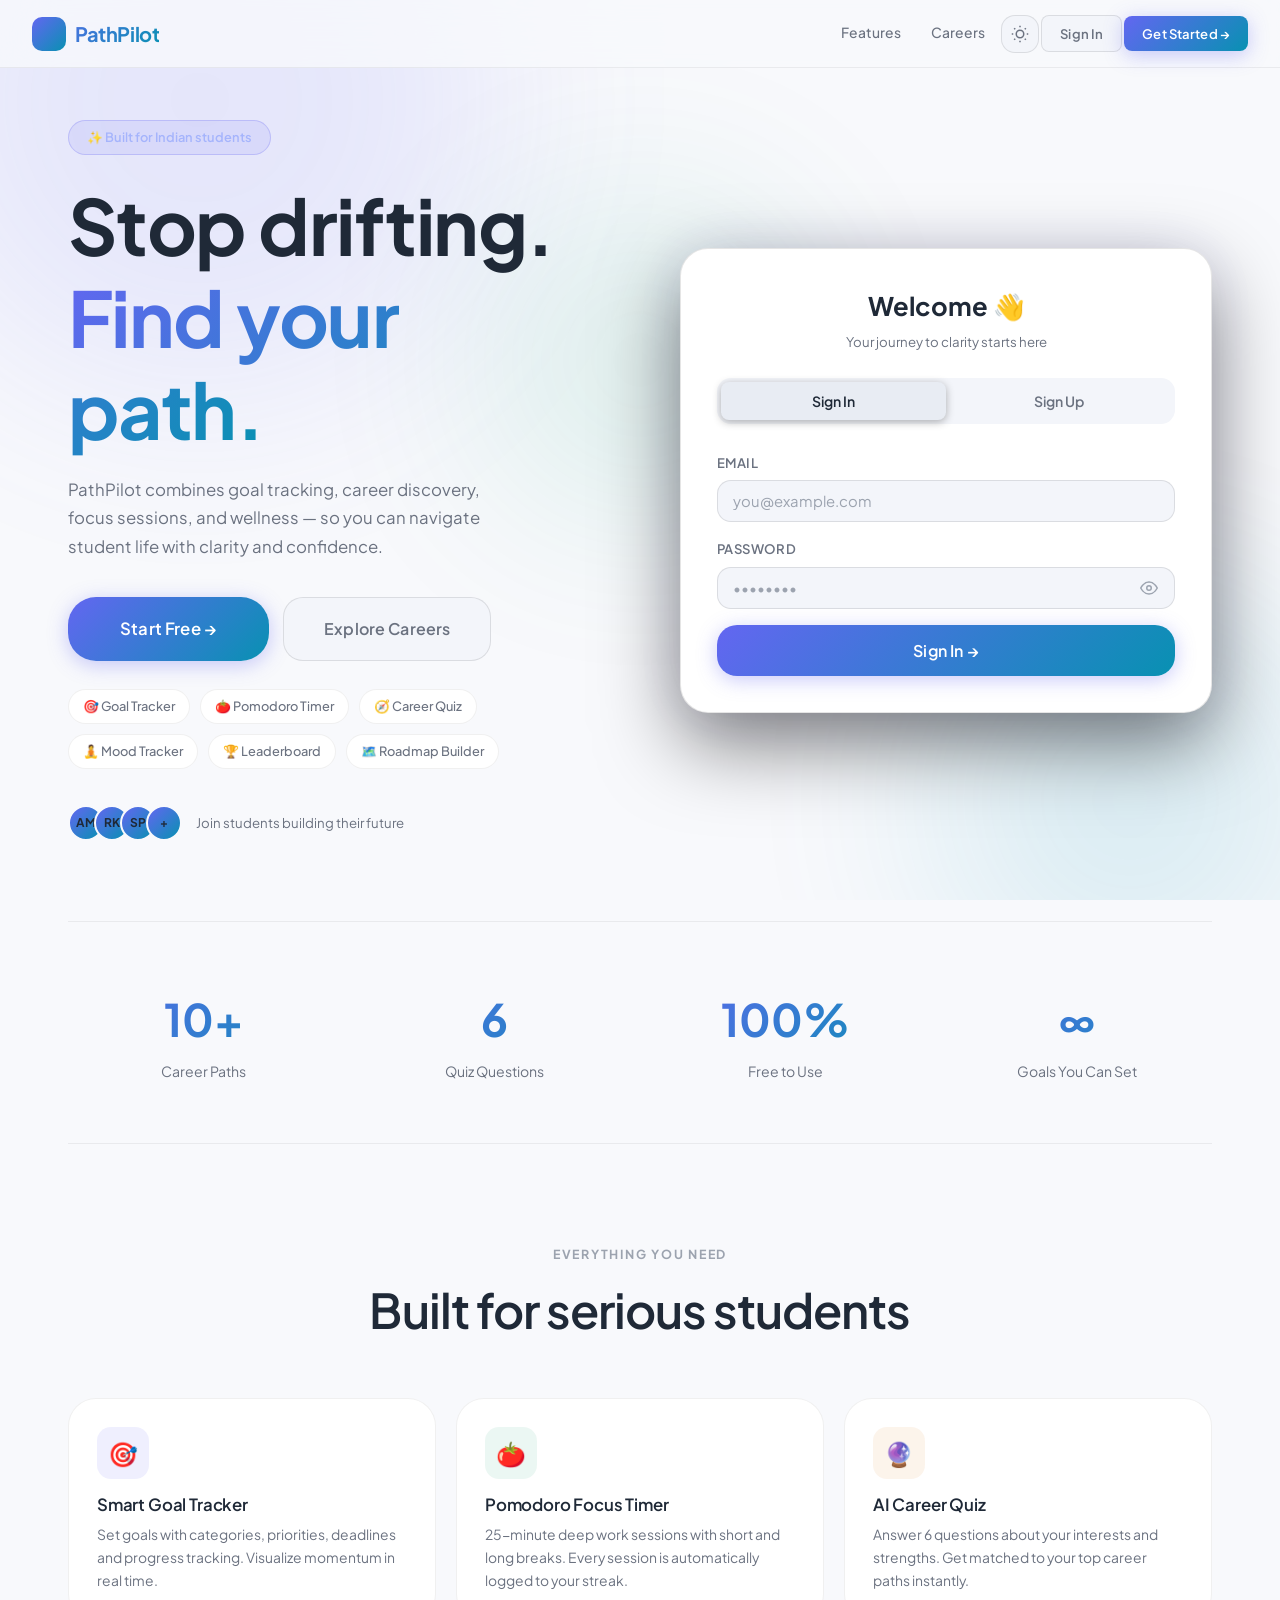
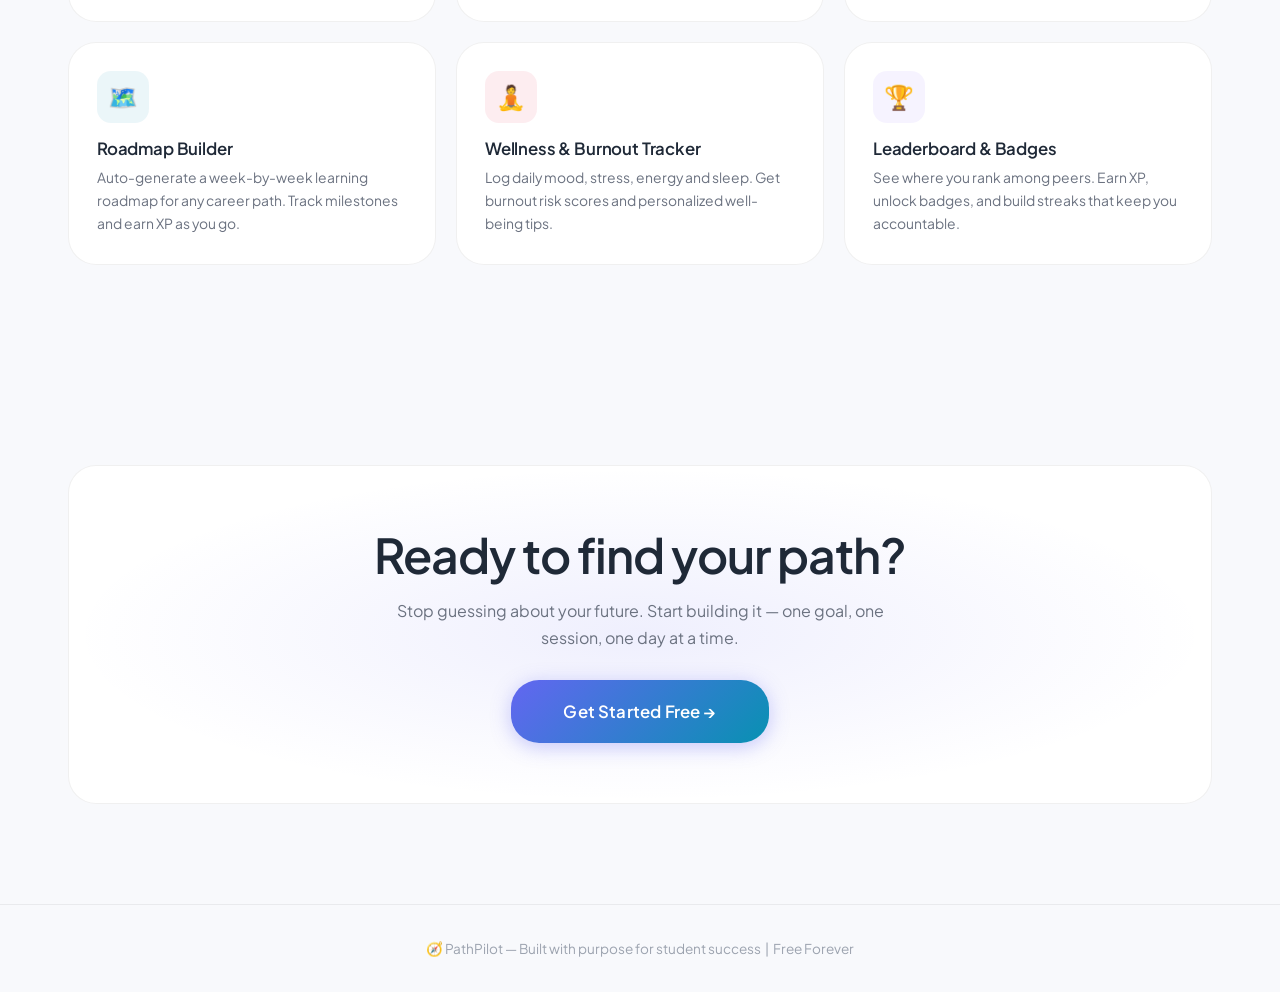
==== commit a384ba46: "Initial commit - AI_Assistsnt" ====
--- a/frontend/ai.html
+++ b/frontend/ai.html
@@ -212,10 +212,16 @@
       <form class="resume-form" onsubmit="event.preventDefault(); buildResume()">
         <input type="text" id="r-name" placeholder="Full Name" required/>
         <input type="email" id="r-email" placeholder="Email Address" required/>
-        <input type="text" id="r-education" placeholder="Education (e.g. B.Tech CSE, IIT)"/>
-        <input type="text" id="r-skills" placeholder="Skills (e.g. Python, React, Node.js)"/>
-        <input type="text" id="r-goal" placeholder="Career Goal (e.g. Full Stack Developer)" required/>
-        <textarea id="r-projects" rows="3" placeholder="Projects (describe briefly)"></textarea>
+        <input type="tel" id="r-phone" placeholder="Phone Number (e.g. +91-9876543210)"/>
+        <input type="text" id="r-location" placeholder="Location (e.g. Bangalore, India)"/>
+        <textarea id="r-summary" rows="2" placeholder="Professional Summary (2-3 lines about yourself)"></textarea>
+        <input type="text" id="r-education" placeholder="Education (e.g. B.Tech CSE, IIT Delhi)"/>
+        <textarea id="r-experience" rows="2" placeholder="Professional Experience (role, company, duration)"></textarea>
+        <input type="text" id="r-skills" placeholder="Skills (e.g. Python, React, Node.js, SQL)" required/>
+        <textarea id="r-projects" rows="2" placeholder="Projects & Achievements (describe your key projects)"></textarea>
+        <input type="text" id="r-certifications" placeholder="Certifications (optional)"/>
+        <input type="text" id="r-languages" placeholder="Languages (e.g. English, Hindi)"/>
+        <input type="text" id="r-objective" placeholder="Career Objective" required/>
         <button type="submit" class="btn btn-primary">✨ Generate Resume</button>
       </form>
 
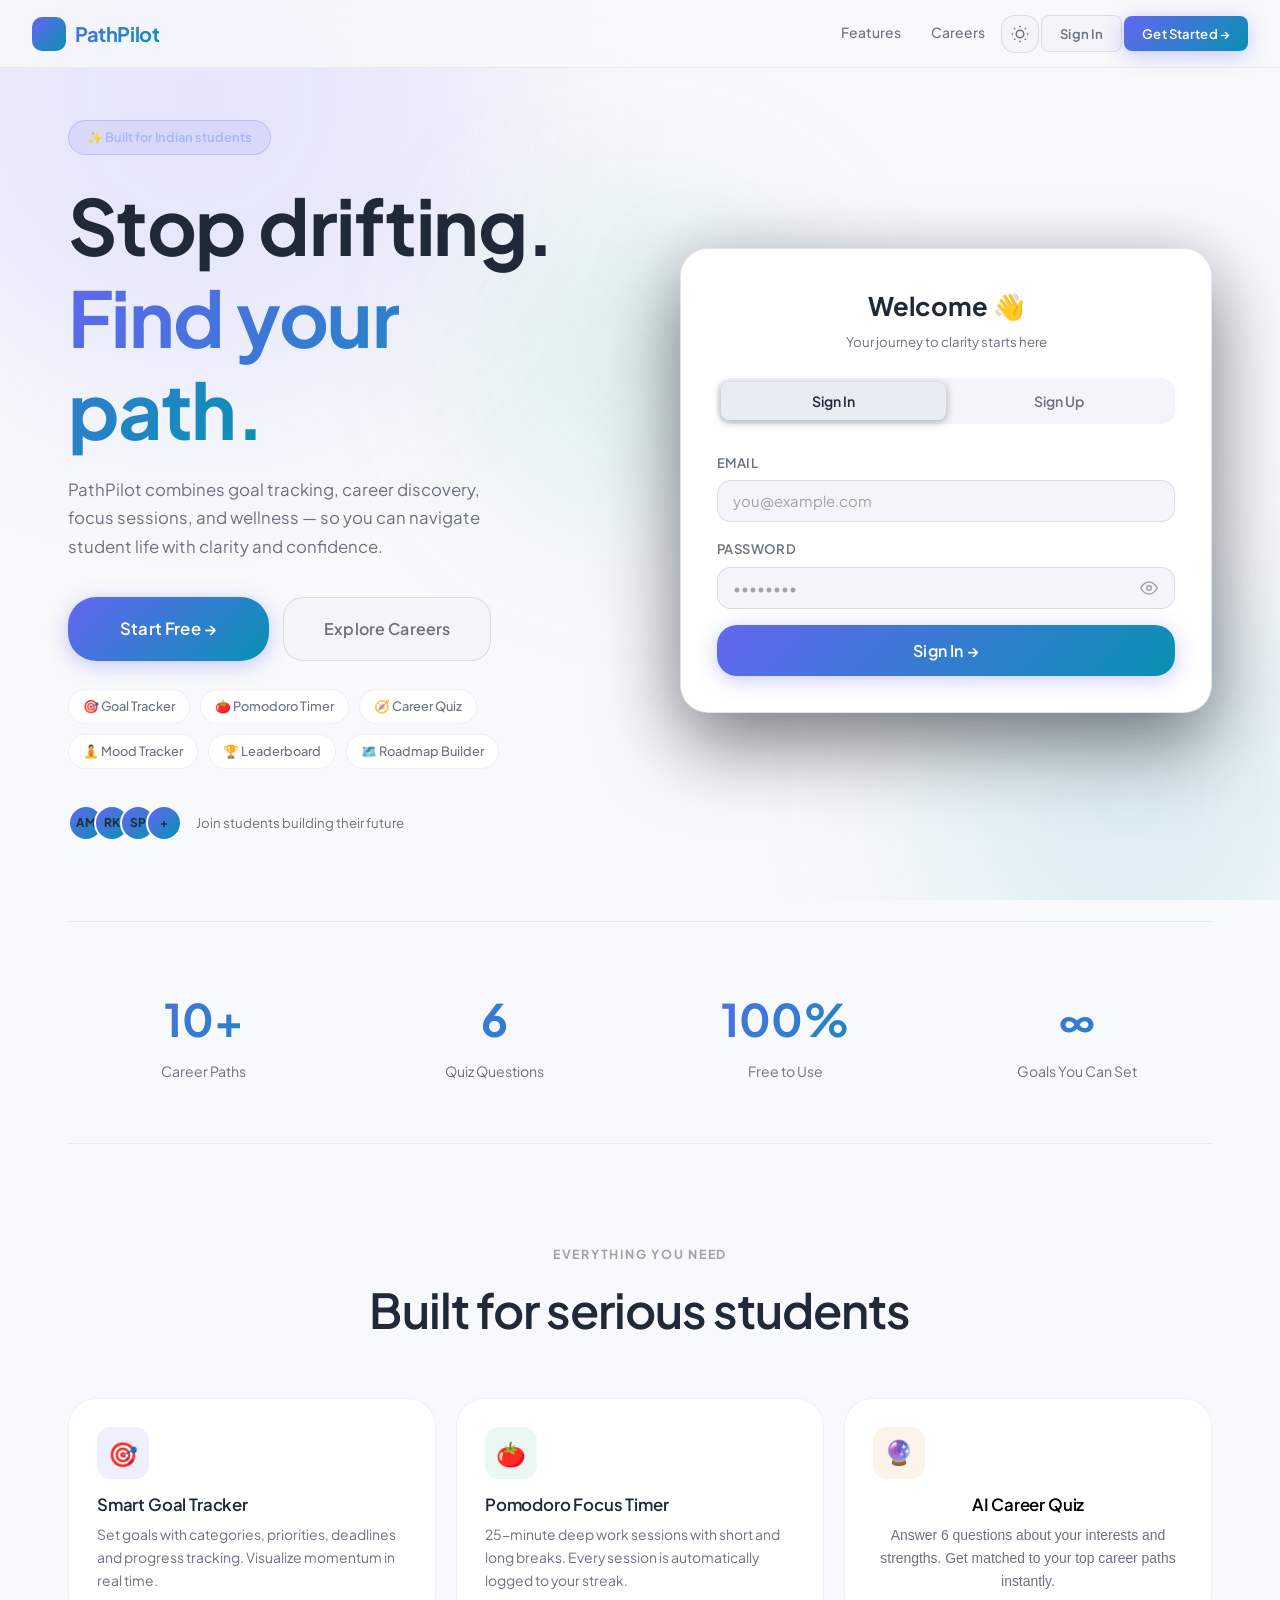
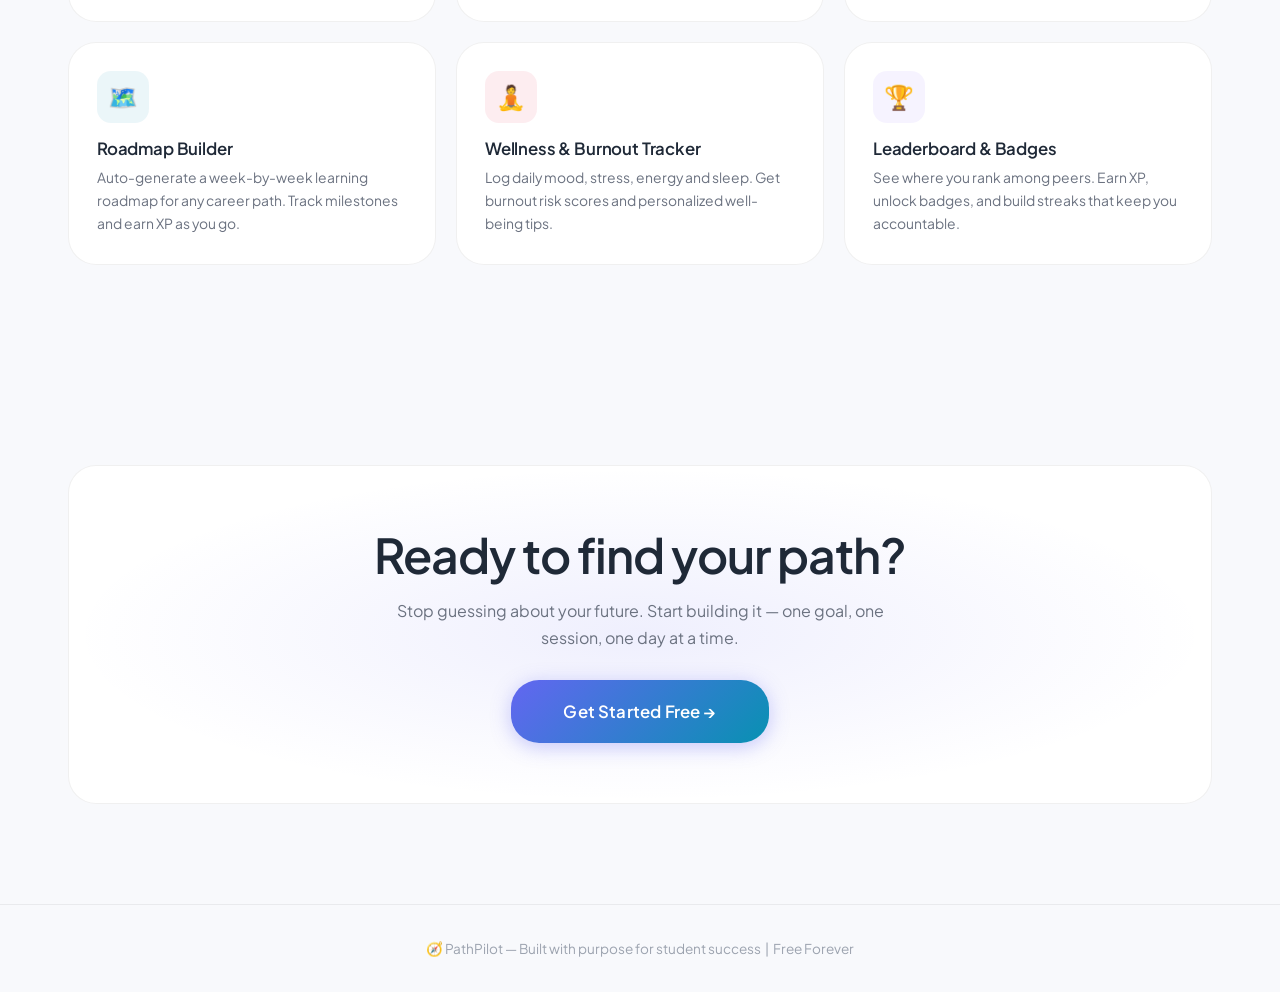
==== commit 38796c74: "Initial commit - resume-template add" ====
--- a/frontend/ai.html
+++ b/frontend/ai.html
@@ -119,31 +119,300 @@
     }
 
     .resume-output {
-      background: var(--surface-2);
-      border-radius: var(--r-lg);
+      margin-top: 20px;
+    }
+    .resume-card {
+      background: #ffffff;
+      border-radius: 24px;
+      overflow: hidden;
+      border: 1px solid #e5e7eb;
+      box-shadow: 0 24px 60px rgba(15, 23, 42, 0.08);
+      max-width: 900px;
+      margin: 0 auto;
+    }
+    .resume-card .resume-header {
+      padding: 32px 34px 16px;
+      background: #ffffff;
+    }
+    .resume-name {
+      margin: 0;
+      font-size: 2.4rem;
+      letter-spacing: -0.04em;
+      color: #111827;
+    }
+    .resume-title {
+      margin: 10px 0 0;
+      font-size: 1rem;
+      color: #4b5563;
+      font-weight: 600;
+    }
+    .resume-contact-row {
+      display: grid;
+      grid-template-columns: repeat(auto-fit, minmax(200px, 1fr));
+      gap: 12px 24px;
+      margin-top: 24px;
+      color: #6b7280;
+      font-size: 0.95rem;
+      border-top: 1px solid #e5e7eb;
+      padding-top: 18px;
+    }
+    .resume-contact-row div {
+      display: flex;
+      align-items: center;
+      gap: 10px;
+    }
+    .resume-body {
+      padding: 28px 34px 32px;
+    }
+    .resume-section {
+      margin-bottom: 30px;
+    }
+    .resume-section-title {
+      font-size: 0.82rem;
+      text-transform: uppercase;
+      letter-spacing: 0.18em;
+      color: #111827;
+      margin-bottom: 18px;
+      font-weight: 700;
+    }
+    .resume-text {
+      color: #374151;
+      line-height: 1.75;
+      font-size: 0.95rem;
+    }
+    .resume-entry {
+      margin-bottom: 18px;
+    }
+    .resume-entry-title {
+      font-size: 1rem;
+      color: #111827;
+      font-weight: 700;
+      margin-bottom: 4px;
+    }
+    .resume-entry-meta {
+      display: flex;
+      flex-wrap: wrap;
+      gap: 12px;
+      color: #6b7280;
+      font-size: 0.92rem;
+      margin-bottom: 8px;
+    }
+    .resume-entry-meta span {
+      display: inline-flex;
+      align-items: center;
+      gap: 6px;
+    }
+    .resume-list {
+      list-style: none;
+      margin: 0;
+      padding: 0;
+    }
+    .resume-list li {
+      display: flex;
+      gap: 12px;
+      margin-bottom: 10px;
+      color: #374151;
+      line-height: 1.7;
+      font-size: 0.95rem;
+    }
+    .resume-list li::before {
+      content: '•';
+      color: #111827;
+      font-size: 1rem;
+      line-height: 1em;
+      margin-top: 4px;
+    }
+    .resume-skills {
+      display: flex;
+      flex-wrap: wrap;
+      gap: 10px;
+      margin-top: 10px;
+    }
+    .resume-skill-pill {
+      background: #f3f4f6;
+      color: #111827;
+      padding: 8px 12px;
+      border-radius: 9999px;
+      border: 1px solid #e5e7eb;
+      font-size: 0.88rem;
+    }
+    .resume-horizontal-rule {
+      border: none;
+      border-top: 1px solid #e5e7eb;
+      margin: 0;
+    }
+    @media (max-width: 768px) {
+      .resume-card {
+        border-radius: 18px;
+      }
+      .resume-header {
+        padding: 24px 22px 14px;
+      }
+      .resume-body {
+        padding: 22px;
+      }
+    }
+
+    .resume-output-shell {
+      display: flex;
+      flex-direction: column;
+      gap: 18px;
+    }
+    .resume-output-toolbar {
+      display: flex;
+      align-items: center;
+      justify-content: space-between;
+      gap: 12px;
+      flex-wrap: wrap;
+      color: var(--text-1);
+      font-weight: 600;
+    }
+    .resume-output-actions {
+      display: flex;
+      gap: 10px;
+      flex-wrap: wrap;
+    }
+    .resume-template {
       padding: 20px;
-      margin-top: 16px;
-    }
-    .resume-header {
+      border-radius: 28px;
+      background: linear-gradient(180deg, #eef2f7 0%, #e7ebf1 100%);
+      box-shadow: inset 0 1px 0 rgba(255, 255, 255, 0.7);
+    }
+    .resume-template-page {
+      background: #ffffff;
+      max-width: 920px;
+      margin: 0 auto;
+      padding: 78px 84px 0;
+      box-shadow: 0 28px 60px rgba(15, 23, 42, 0.14);
+    }
+    .resume-template-header {
+      text-align: center;
+      padding-bottom: 12px;
+    }
+    .resume-template-name {
+      margin: 0;
+      font-size: clamp(2.4rem, 4.6vw, 3.5rem);
+      line-height: 1;
+      letter-spacing: 0.06em;
+      font-weight: 800;
+      color: #232126;
+      text-transform: uppercase;
+    }
+    .resume-template-role {
+      margin-top: 12px;
+      font-size: 1.2rem;
+      color: #4b4b52;
+      font-weight: 500;
+    }
+    .resume-template-contact {
       display: flex;
       justify-content: space-between;
+      gap: 18px;
+      flex-wrap: wrap;
+      margin-top: 24px;
+      padding: 0 4px 12px;
+      border-bottom: 1px solid #656268;
+      color: #5b5a60;
+      font-size: 0.98rem;
+    }
+    .resume-template-contact-item {
+      display: inline-flex;
       align-items: center;
-      margin-bottom: 16px;
-      padding-bottom: 12px;
-      border-bottom: 1px solid var(--border);
-    }
-    .resume-header span { font-weight: 700; }
-    #resume-text {
-      white-space: pre-wrap;
-      font-family: monospace;
-      font-size: 0.85rem;
+      gap: 10px;
+    }
+    .resume-template-contact-icon {
+      width: 18px;
+      text-align: center;
+      color: #262429;
+      font-size: 1rem;
+      line-height: 1;
+    }
+    .resume-template-section {
+      padding: 18px 0 22px;
+    }
+    .resume-template-section-head {
+      margin-bottom: 14px;
+    }
+    .resume-template-section-title {
+      margin: 0 0 10px;
+      font-size: 0.95rem;
+      letter-spacing: 0.14em;
+      text-transform: uppercase;
+      font-weight: 800;
+      color: #232126;
+    }
+    .resume-template-divider {
+      height: 1px;
+      background: #656268;
+    }
+    .resume-template-text,
+    .resume-template-entry-text,
+    .resume-template-list li,
+    .resume-template-skill-column li,
+    .resume-template-empty {
+      margin: 0;
+      font-size: 0.98rem;
       line-height: 1.7;
-      color: var(--text-1);
-    }
-
-    @media (max-width: 1024px) {
+      color: #4b4b52;
+    }
+    .resume-template-entry {
+      margin-bottom: 18px;
+    }
+    .resume-template-entry:last-child {
+      margin-bottom: 0;
+    }
+    .resume-template-meta {
+      margin-bottom: 4px;
+      color: #6a6870;
+      font-size: 0.98rem;
+    }
+    .resume-template-entry-title {
+      margin-bottom: 4px;
+      color: #232126;
+      font-weight: 800;
+      font-size: 1rem;
+    }
+    .resume-template-list,
+    .resume-template-skill-column {
+      margin: 0;
+      padding-left: 22px;
+    }
+    .resume-template-list li,
+    .resume-template-skill-column li {
+      margin-bottom: 6px;
+    }
+    .resume-template-skills-grid {
+      display: grid;
+      grid-template-columns: repeat(3, minmax(0, 1fr));
+      gap: 16px 28px;
+    }
+    .resume-template-empty {
+      color: #77737a;
+    }
+    .resume-template-footer-bar {
+      height: 34px;
+      margin-top: 10px;
+      background: #6f6a6b;
+    }
+
+    @media (max-width: 640px) {
       .ai-layout { grid-template-columns: 1fr; }
       .ai-hero { padding: 36px 24px; }
+      .resume-template {
+        padding: 12px;
+        border-radius: 20px;
+      }
+      .resume-template-page {
+        padding: 40px 22px 0;
+      }
+      .resume-template-contact {
+        justify-content: center;
+        gap: 12px 18px;
+      }
+      .resume-template-skills-grid {
+        grid-template-columns: 1fr;
+        gap: 4px;
+      }
     }
   </style>
 </head>
@@ -215,17 +484,19 @@
         <input type="tel" id="r-phone" placeholder="Phone Number (e.g. +91-9876543210)"/>
         <input type="text" id="r-location" placeholder="Location (e.g. Bangalore, India)"/>
         <textarea id="r-summary" rows="2" placeholder="Professional Summary (2-3 lines about yourself)"></textarea>
-        <input type="text" id="r-education" placeholder="Education (e.g. B.Tech CSE, IIT Delhi)"/>
-        <textarea id="r-experience" rows="2" placeholder="Professional Experience (role, company, duration)"></textarea>
+        <textarea id="r-education" rows="2" placeholder="Education entries, one per line (e.g. B.Tech CSE, IIT Delhi | 2020 - 2024)"></textarea>
+        <textarea id="r-experience" rows="3" placeholder="Professional experience entries, one per line (e.g. Software Engineer, Acme Corp | 2024 - Present)"></textarea>
         <input type="text" id="r-skills" placeholder="Skills (e.g. Python, React, Node.js, SQL)" required/>
-        <textarea id="r-projects" rows="2" placeholder="Projects & Achievements (describe your key projects)"></textarea>
-        <input type="text" id="r-certifications" placeholder="Certifications (optional)"/>
-        <input type="text" id="r-languages" placeholder="Languages (e.g. English, Hindi)"/>
+        <textarea id="r-projects" rows="3" placeholder="Projects & achievements, one per line"></textarea>
+        <textarea id="r-certifications" rows="2" placeholder="Certifications, one per line (optional)"></textarea>
+        <textarea id="r-languages" rows="2" placeholder="Languages (e.g. English, Hindi)"></textarea>
         <input type="text" id="r-objective" placeholder="Career Objective" required/>
         <button type="submit" class="btn btn-primary">✨ Generate Resume</button>
       </form>
 
-      <div id="resume-output"></div>
+      <div id="resume-output" class="resume-output">
+        <div class="text-muted">Your resume preview will appear here after generation.</div>
+      </div>
     </div>
 
   </div>
@@ -249,4 +520,4 @@
   });
 </script>
 </body>
-</html>+</html>
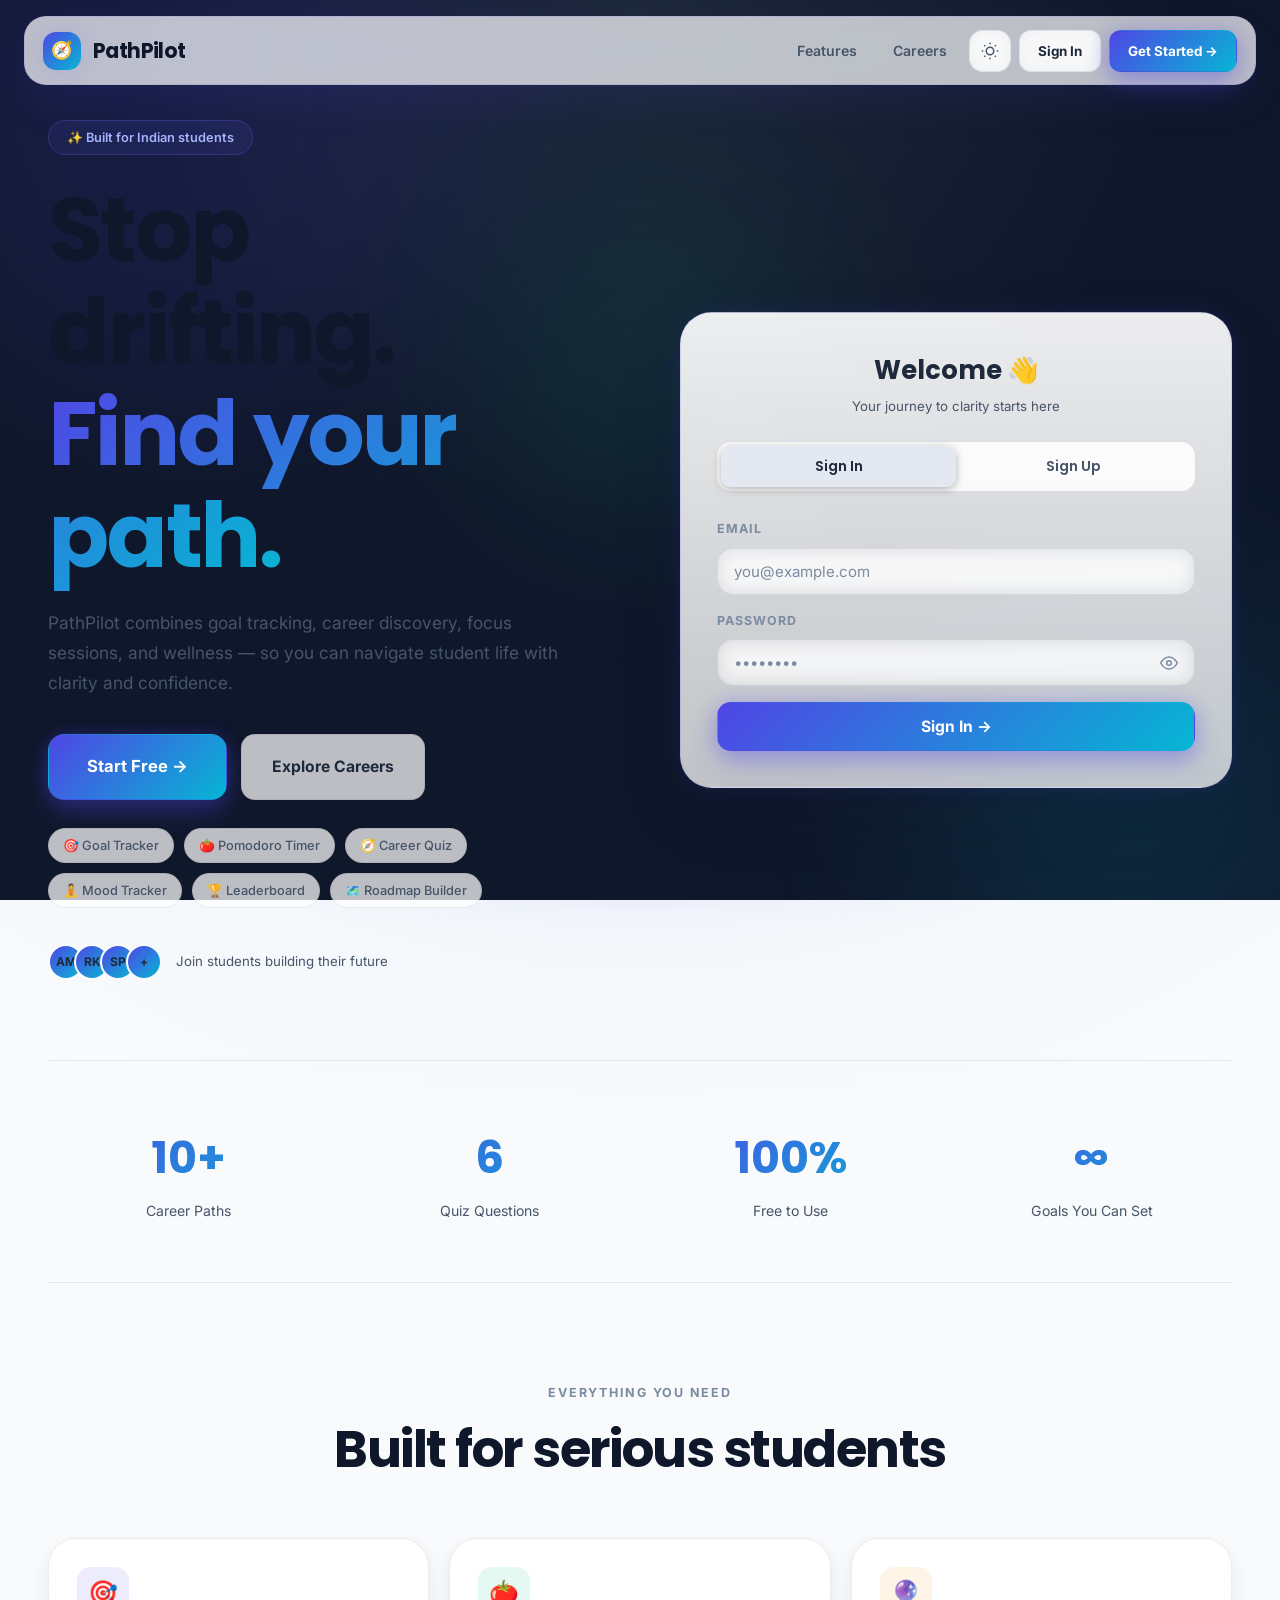
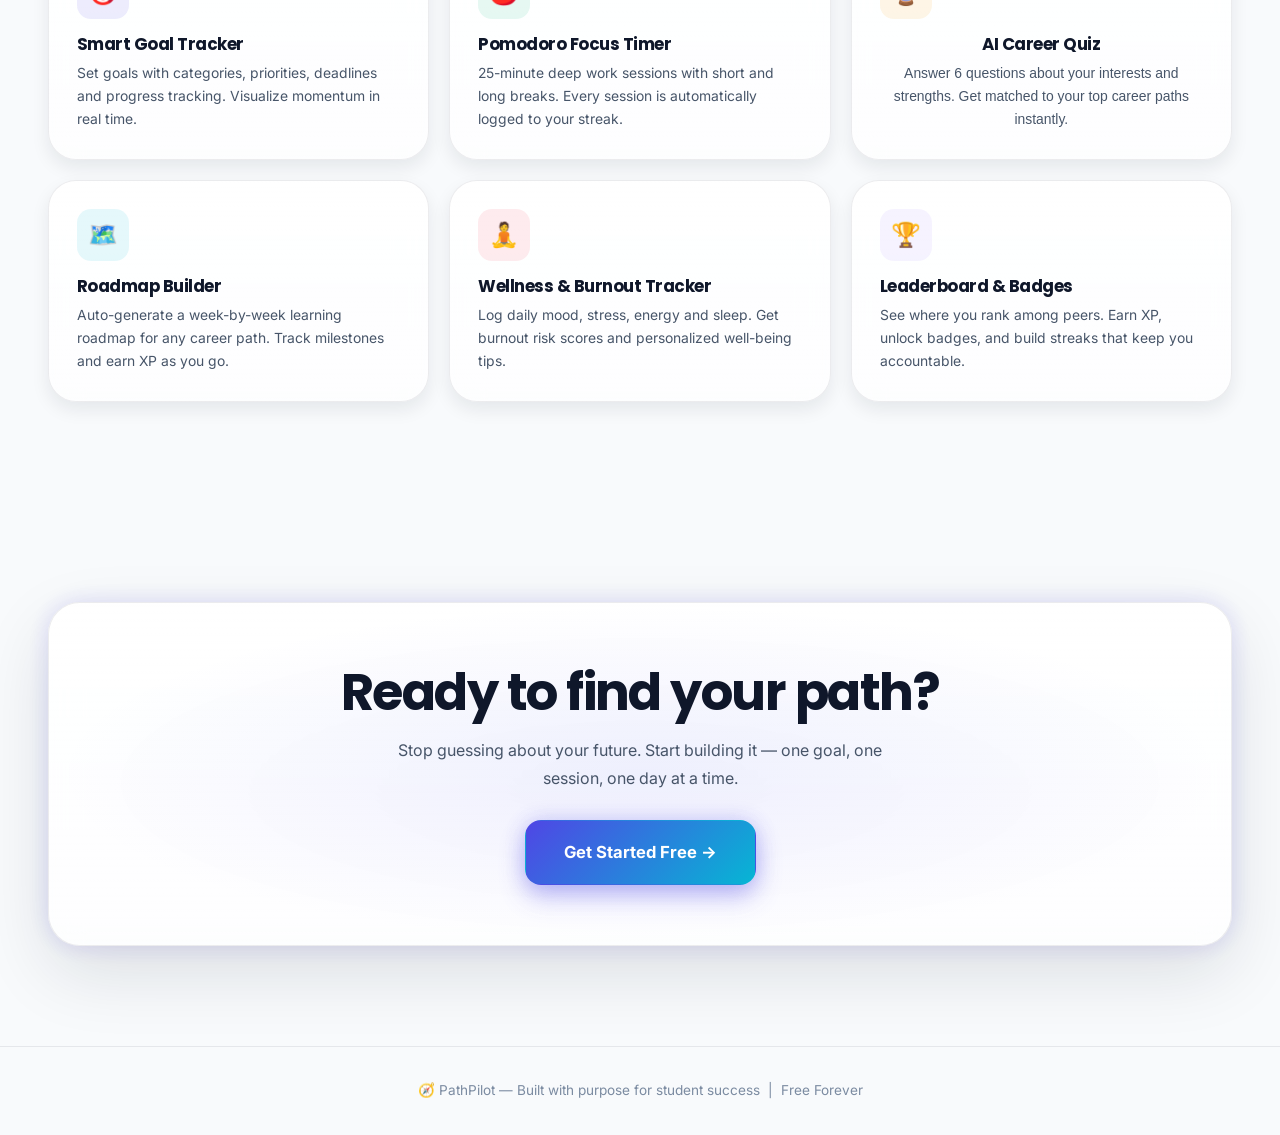
==== commit ea2f7cf1: "feat: redesign frontend ui and theme system" ====
--- a/frontend/ai.html
+++ b/frontend/ai.html
@@ -273,126 +273,138 @@
       flex-wrap: wrap;
     }
     .resume-template {
-      padding: 20px;
-      border-radius: 28px;
-      background: linear-gradient(180deg, #eef2f7 0%, #e7ebf1 100%);
+      padding: 18px;
+      border-radius: 22px;
+      background: linear-gradient(180deg, #eef1f6 0%, #e6ebf2 100%);
       box-shadow: inset 0 1px 0 rgba(255, 255, 255, 0.7);
     }
     .resume-template-page {
       background: #ffffff;
-      max-width: 920px;
+      max-width: 860px;
       margin: 0 auto;
-      padding: 78px 84px 0;
-      box-shadow: 0 28px 60px rgba(15, 23, 42, 0.14);
+      padding: 36px 44px;
+      box-shadow: 0 24px 54px rgba(15, 23, 42, 0.12);
+      color: #151515;
     }
     .resume-template-header {
-      text-align: center;
-      padding-bottom: 12px;
+      padding-bottom: 6px;
+    }
+    .resume-template-head-main {
+      display: flex;
+      align-items: flex-start;
+      justify-content: space-between;
+      gap: 24px;
     }
     .resume-template-name {
       margin: 0;
-      font-size: clamp(2.4rem, 4.6vw, 3.5rem);
-      line-height: 1;
-      letter-spacing: 0.06em;
+      font-size: clamp(1.85rem, 3vw, 2.25rem);
+      line-height: 1.1;
+      letter-spacing: -0.03em;
       font-weight: 800;
-      color: #232126;
-      text-transform: uppercase;
-    }
-    .resume-template-role {
-      margin-top: 12px;
-      font-size: 1.2rem;
-      color: #4b4b52;
-      font-weight: 500;
+      color: #111111;
+    }
+    .resume-template-location {
+      margin: 6px 0 0;
+      font-size: 0.92rem;
+      color: #4b5563;
     }
     .resume-template-contact {
       display: flex;
-      justify-content: space-between;
-      gap: 18px;
-      flex-wrap: wrap;
-      margin-top: 24px;
-      padding: 0 4px 12px;
-      border-bottom: 1px solid #656268;
-      color: #5b5a60;
+      flex-direction: column;
+      align-items: flex-end;
+      gap: 2px;
+      min-width: 220px;
+      text-align: right;
+    }
+    .resume-template-contact-item {
+      font-size: 0.9rem;
+      line-height: 1.45;
+      color: #0b79b7;
+    }
+    .resume-template-contact-item a {
+      color: inherit;
+      text-decoration: none;
+      word-break: break-word;
+    }
+    .resume-template-contact-item--plain {
+      color: #2f3b4a;
+    }
+    .resume-template-section {
+      padding-top: 12px;
+    }
+    .resume-template-section-head {
+      display: flex;
+      align-items: center;
+      gap: 12px;
+      margin-bottom: 8px;
+    }
+    .resume-template-section-title {
+      margin: 0;
       font-size: 0.98rem;
-    }
-    .resume-template-contact-item {
-      display: inline-flex;
-      align-items: center;
-      gap: 10px;
-    }
-    .resume-template-contact-icon {
-      width: 18px;
-      text-align: center;
-      color: #262429;
-      font-size: 1rem;
-      line-height: 1;
-    }
-    .resume-template-section {
-      padding: 18px 0 22px;
-    }
-    .resume-template-section-head {
-      margin-bottom: 14px;
-    }
-    .resume-template-section-title {
-      margin: 0 0 10px;
-      font-size: 0.95rem;
-      letter-spacing: 0.14em;
+      letter-spacing: 0.02em;
       text-transform: uppercase;
       font-weight: 800;
-      color: #232126;
+      color: #111111;
+      white-space: nowrap;
     }
     .resume-template-divider {
       height: 1px;
-      background: #656268;
+      background: #cfd5dc;
+      flex: 1;
     }
     .resume-template-text,
     .resume-template-entry-text,
     .resume-template-list li,
-    .resume-template-skill-column li,
+    .resume-template-skills-list li,
     .resume-template-empty {
       margin: 0;
-      font-size: 0.98rem;
-      line-height: 1.7;
-      color: #4b4b52;
+      font-size: 0.96rem;
+      line-height: 1.55;
+      color: #2f3136;
+    }
+    .resume-template-text {
+      margin-left: 12px;
     }
     .resume-template-entry {
-      margin-bottom: 18px;
+      margin-bottom: 12px;
     }
     .resume-template-entry:last-child {
       margin-bottom: 0;
     }
+    .resume-template-entry-head {
+      display: flex;
+      align-items: baseline;
+      justify-content: space-between;
+      gap: 12px;
+      margin-bottom: 4px;
+    }
     .resume-template-meta {
-      margin-bottom: 4px;
-      color: #6a6870;
-      font-size: 0.98rem;
+      margin: 0;
+      color: #374151;
+      font-size: 0.9rem;
+      white-space: nowrap;
     }
     .resume-template-entry-title {
-      margin-bottom: 4px;
-      color: #232126;
+      margin: 0;
+      color: #111111;
       font-weight: 800;
       font-size: 1rem;
     }
     .resume-template-list,
-    .resume-template-skill-column {
-      margin: 0;
-      padding-left: 22px;
+    .resume-template-skills-list {
+      margin: 0;
+      padding-left: 26px;
     }
     .resume-template-list li,
-    .resume-template-skill-column li {
-      margin-bottom: 6px;
-    }
-    .resume-template-skills-grid {
-      display: grid;
-      grid-template-columns: repeat(3, minmax(0, 1fr));
-      gap: 16px 28px;
+    .resume-template-skills-list li {
+      margin-bottom: 4px;
+    }
+    .resume-template-skill-label {
+      font-weight: 700;
+      color: #111111;
     }
     .resume-template-empty {
-      color: #77737a;
-    }
-    .resume-template-footer-bar {
-      height: 34px;
-      margin-top: 10px;
-      background: #6f6a6b;
+      color: #6b7280;
     }
 
     @media (max-width: 640px) {
@@ -403,16 +415,103 @@
         border-radius: 20px;
       }
       .resume-template-page {
-        padding: 40px 22px 0;
+        padding: 24px 18px;
+      }
+      .resume-template-head-main {
+        flex-direction: column;
       }
       .resume-template-contact {
-        justify-content: center;
-        gap: 12px 18px;
+        align-items: flex-start;
+        min-width: 0;
+        text-align: left;
       }
-      .resume-template-skills-grid {
-        grid-template-columns: 1fr;
-        gap: 4px;
-      }
+    }
+  </style>
+  <style>
+    .ai-hero {
+      border-radius: 32px;
+      box-shadow: var(--shadow-lg), var(--glow-indigo);
+      backdrop-filter: blur(18px);
+      padding: 56px 32px;
+    }
+
+    .ai-hero h1 {
+      font-size: clamp(2.2rem, 5vw, 3.6rem);
+      background: var(--grad-primary);
+      -webkit-background-clip: text;
+      -webkit-text-fill-color: transparent;
+      background-clip: text;
+    }
+
+    .ai-layout { align-items: start; }
+
+    .ai-card {
+      background: var(--grad-surface);
+      border: 1px solid var(--border);
+      border-radius: 28px;
+      box-shadow: var(--shadow-md);
+      backdrop-filter: blur(16px);
+    }
+
+    .chat-box {
+      background: rgba(255, 255, 255, 0.04);
+      border: 1px solid var(--border);
+      border-radius: 24px;
+      box-shadow: inset 0 1px 0 rgba(255, 255, 255, 0.08);
+    }
+
+    .chat-message {
+      border: 1px solid transparent;
+      box-shadow: var(--shadow-sm);
+    }
+
+    .chat-message.user {
+      background: var(--grad-primary);
+      border-color: rgba(255, 255, 255, 0.08);
+      box-shadow: var(--glow-indigo);
+    }
+
+    .chat-message.bot {
+      background: rgba(255, 255, 255, 0.06);
+      border-color: var(--border);
+    }
+
+    .quick-btn {
+      background: rgba(255, 255, 255, 0.04);
+      border-radius: 16px;
+      font-weight: 600;
+    }
+
+    .quick-btn:hover {
+      background: rgba(79, 70, 229, 0.12);
+      transform: translateX(4px);
+      box-shadow: var(--glow-indigo);
+    }
+
+    .input-group .btn {
+      min-width: 112px;
+    }
+
+    .resume-form input,
+    .resume-form textarea {
+      background: rgba(255, 255, 255, 0.04);
+      border: 1px solid var(--border);
+      border-radius: 16px;
+    }
+
+    .resume-output {
+      margin-top: 24px;
+      padding-top: 8px;
+    }
+
+    .resume-output-shell,
+    .resume-card,
+    .resume-template {
+      box-shadow: var(--shadow-md);
+    }
+
+    @media (max-width: 980px) {
+      .ai-layout { grid-template-columns: 1fr; }
     }
   </style>
 </head>
--- a/frontend/css/main.css
+++ b/frontend/css/main.css
@@ -1,474 +1,740 @@
-/* ═══════════════════════════════════════════════════════════
-   PathPilot v2 — Design System
-   Aesthetic: Editorial dark luxury — confident, calm, smart
-   Fonts: Clash Display (headlines) + Plus Jakarta Sans (body)
-═══════════════════════════════════════════════════════════ */
-
-@import url('https://fonts.googleapis.com/css2?family=Plus+Jakarta+Sans:wght@300;400;500;600;700&display=swap');
-@import url('https://api.fontshare.com/v2/css?f[]=clash-display@400,500,600,700&display=swap');
+@import url('https://fonts.googleapis.com/css2?family=Inter:wght@400;500;600;700;800&family=Poppins:wght@600;700;800&display=swap');
 
 :root {
-  /* Dark mode (default) */
-  --bg:          #060910;
-  --bg-2:        #0d1117;
-  --surface:     #111520;
-  --surface-2:   #181e2e;
-  --surface-3:   #1f2840;
-  --border:      rgba(255,255,255,0.06);
-  --border-2:    rgba(255,255,255,0.1);
-
-  --indigo:      #6366f1;
-  --indigo-soft: rgba(99,102,241,0.15);
-  --cyan:        #22d3ee;
-  --cyan-soft:   rgba(34,211,238,0.12);
-  --emerald:     #10b981;
-  --emerald-soft:rgba(16,185,129,0.12);
-  --amber:       #f59e0b;
-  --amber-soft:  rgba(245,158,11,0.12);
-  --rose:        #f43f5e;
-  --rose-soft:   rgba(244,63,94,0.12);
-
-  --grad-primary:  linear-gradient(135deg, #6366f1 0%, #22d3ee 100%);
-  --grad-warm:     linear-gradient(135deg, #f59e0b 0%, #f43f5e 100%);
-  --grad-emerald:  linear-gradient(135deg, #10b981 0%, #22d3ee 100%);
-
-  --text:        #f0f4ff;
-  --text-1:      #f0f4ff;
-  --text-2:      #8892a4;
-  --text-3:      #4a5568;
-
-  --font-display: 'Clash Display', 'Plus Jakarta Sans', sans-serif;
-  --font-body:    'Plus Jakarta Sans', sans-serif;
-
-  --r-sm:   8px;
-  --r-md:   14px;
-  --r-lg:   20px;
-  --r-xl:   28px;
+  color-scheme: dark;
+
+  --bg: #0f172a;
+  --bg-2: #111c34;
+  --bg-3: #1e293b;
+  --surface: rgba(255, 255, 255, 0.06);
+  --surface-2: rgba(255, 255, 255, 0.08);
+  --surface-3: rgba(255, 255, 255, 0.12);
+  --surface-solid: #172338;
+  --border: rgba(255, 255, 255, 0.1);
+  --border-2: rgba(255, 255, 255, 0.16);
+
+  --indigo: #4f46e5;
+  --cyan: #06b6d4;
+  --emerald: #10b981;
+  --amber: #f59e0b;
+  --rose: #f43f5e;
+
+  --indigo-soft: rgba(79, 70, 229, 0.16);
+  --cyan-soft: rgba(6, 182, 212, 0.14);
+  --emerald-soft: rgba(16, 185, 129, 0.14);
+  --amber-soft: rgba(245, 158, 11, 0.14);
+  --rose-soft: rgba(244, 63, 94, 0.14);
+
+  --grad-primary: linear-gradient(135deg, #4f46e5 0%, #06b6d4 100%);
+  --grad-warm: linear-gradient(135deg, #f59e0b 0%, #f43f5e 100%);
+  --grad-emerald: linear-gradient(135deg, #10b981 0%, #06b6d4 100%);
+  --grad-surface: linear-gradient(180deg, rgba(255, 255, 255, 0.08), rgba(255, 255, 255, 0.03));
+
+  --text: #e2e8f0;
+  --text-1: #f8fafc;
+  --text-2: #b7c3d8;
+  --text-3: #7f8ba3;
+
+  --font-display: 'Poppins', 'Inter', sans-serif;
+  --font-body: 'Inter', sans-serif;
+
+  --r-sm: 10px;
+  --r-md: 14px;
+  --r-lg: 20px;
+  --r-xl: 28px;
+  --r-2xl: 36px;
   --r-full: 999px;
 
-  --shadow-sm:  0 2px 8px rgba(0,0,0,0.4);
-  --shadow-md:  0 8px 32px rgba(0,0,0,0.5);
-  --shadow-lg:  0 20px 60px rgba(0,0,0,0.6);
-  --glow-indigo: 0 0 40px rgba(99,102,241,0.2);
-  --glow-cyan:   0 0 40px rgba(34,211,238,0.15);
-
-  --ease-out:    cubic-bezier(0.16, 1, 0.3, 1);
+  --shadow-sm: 0 8px 18px rgba(2, 8, 23, 0.16);
+  --shadow-md: 0 18px 40px rgba(2, 8, 23, 0.3);
+  --shadow-lg: 0 26px 70px rgba(2, 8, 23, 0.42);
+  --glow-indigo: 0 0 24px rgba(79, 70, 229, 0.35);
+  --glow-cyan: 0 0 24px rgba(6, 182, 212, 0.22);
+
+  --ease-out: cubic-bezier(0.16, 1, 0.3, 1);
   --ease-in-out: cubic-bezier(0.4, 0, 0.2, 1);
 }
 
-/* Light mode */
 [data-theme="light"] {
-  --bg:          #f8f9fc;
-  --bg-2:        #f0f2f7;
-  --surface:     #ffffff;
-  --surface-2:   #f3f5fa;
-  --surface-3:   #e8ecf3;
-  --border:      rgba(0,0,0,0.06);
-  --border-2:    rgba(0,0,0,0.1);
-
-  --indigo:      #6366f1;
-  --indigo-soft: rgba(99,102,241,0.1);
-  --cyan:        #0891b2;
-  --cyan-soft:   rgba(8,145,178,0.08);
-  --emerald:     #059669;
-  --emerald-soft:rgba(5,150,105,0.08);
-  --amber:       #d97706;
-  --amber-soft:  rgba(217,119,6,0.08);
-  --rose:        #e11d48;
-  --rose-soft:   rgba(225,29,72,0.08);
-
-  --grad-primary:  linear-gradient(135deg, #6366f1 0%, #0891b2 100%);
-  --grad-warm:     linear-gradient(135deg, #d97706 0%, #e11d48 100%);
-  --grad-emerald:  linear-gradient(135deg, #059669 0%, #0891b2 100%);
-
-  --text:        #1f2937;
-  --text-1:      #1f2937;
-  --text-2:      #6b7280;
-  --text-3:      #9ca3af;
-
-  --shadow-sm:  0 2px 8px rgba(0,0,0,0.08);
-  --shadow-md:  0 8px 32px rgba(0,0,0,0.12);
-  --shadow-lg:  0 20px 60px rgba(0,0,0,0.15);
-  --glow-indigo: 0 0 40px rgba(99,102,241,0.1);
-  --glow-cyan:   0 0 40px rgba(8,145,178,0.08);
-}
-
-*, *::before, *::after { box-sizing: border-box; margin: 0; padding: 0; }
-html { scroll-behavior: smooth; font-size: 16px; }
+  color-scheme: light;
+
+  --bg: #f8fafc;
+  --bg-2: #eef4ff;
+  --bg-3: #e2edf9;
+  --surface: rgba(255, 255, 255, 0.72);
+  --surface-2: rgba(255, 255, 255, 0.88);
+  --surface-3: rgba(226, 232, 240, 0.92);
+  --surface-solid: #ffffff;
+  --border: rgba(15, 23, 42, 0.08);
+  --border-2: rgba(79, 70, 229, 0.14);
+
+  --indigo-soft: rgba(79, 70, 229, 0.1);
+  --cyan-soft: rgba(6, 182, 212, 0.1);
+  --emerald-soft: rgba(16, 185, 129, 0.1);
+  --amber-soft: rgba(245, 158, 11, 0.1);
+  --rose-soft: rgba(244, 63, 94, 0.1);
+
+  --grad-surface: linear-gradient(180deg, rgba(255, 255, 255, 0.92), rgba(255, 255, 255, 0.74));
+
+  --text: #1e293b;
+  --text-1: #0f172a;
+  --text-2: #475569;
+  --text-3: #7b8ba1;
+
+  --shadow-sm: 0 8px 18px rgba(15, 23, 42, 0.08);
+  --shadow-md: 0 18px 40px rgba(79, 70, 229, 0.1);
+  --shadow-lg: 0 26px 70px rgba(15, 23, 42, 0.12);
+  --glow-indigo: 0 0 22px rgba(79, 70, 229, 0.16);
+  --glow-cyan: 0 0 22px rgba(6, 182, 212, 0.12);
+}
+
+*, *::before, *::after {
+  box-sizing: border-box;
+  margin: 0;
+  padding: 0;
+}
+
+html {
+  scroll-behavior: smooth;
+  font-size: 16px;
+}
 
 body {
   font-family: var(--font-body);
-  background: var(--bg);
+  background:
+    radial-gradient(circle at top, var(--bg-3) 0%, var(--bg) 42%),
+    linear-gradient(180deg, var(--bg-2) 0%, var(--bg) 100%);
   color: var(--text);
   line-height: 1.65;
   min-height: 100vh;
   overflow-x: hidden;
+  position: relative;
   -webkit-font-smoothing: antialiased;
-  transition: background 0.3s var(--ease-in-out), color 0.3s var(--ease-in-out);
+  transition: background 0.4s var(--ease-in-out), color 0.3s var(--ease-in-out);
+}
+
+body::before,
+body::after {
+  content: '';
+  position: fixed;
+  inset: 0;
+  pointer-events: none;
+  z-index: -2;
+}
+
+body::before {
+  background:
+    radial-gradient(circle at 12% 14%, rgba(79, 70, 229, 0.25), transparent 24%),
+    radial-gradient(circle at 88% 18%, rgba(6, 182, 212, 0.22), transparent 26%),
+    radial-gradient(circle at 50% 100%, rgba(79, 70, 229, 0.1), transparent 32%);
+  filter: blur(18px);
+}
+
+body::after {
+  z-index: -1;
+  opacity: 0.28;
+  background-image:
+    linear-gradient(rgba(148, 163, 184, 0.08) 1px, transparent 1px),
+    linear-gradient(90deg, rgba(148, 163, 184, 0.08) 1px, transparent 1px),
+    radial-gradient(circle at center, rgba(255, 255, 255, 0.2) 0 1px, transparent 1.5px);
+  background-size: 72px 72px, 72px 72px, 32px 32px;
+  mask-image: linear-gradient(180deg, rgba(0, 0, 0, 0.35), transparent 90%);
 }
 
 h1, h2, h3, h4 {
   font-family: var(--font-display);
+  font-weight: 700;
+  line-height: 1.14;
+  letter-spacing: -0.03em;
+  color: var(--text-1);
+}
+
+h1 { font-size: clamp(2.8rem, 6vw, 5.4rem); }
+h2 { font-size: clamp(2rem, 4vw, 3.4rem); }
+h3 { font-size: 1.35rem; }
+h4 { font-size: 1.05rem; }
+
+p {
+  color: var(--text-2);
+  line-height: 1.75;
+}
+
+a {
+  text-decoration: none;
+  color: inherit;
+}
+
+.container {
+  max-width: 1240px;
+  margin: 0 auto;
+  padding: 0 28px;
+}
+
+.page-wrapper {
+  padding-top: 92px;
+  min-height: 100vh;
+}
+
+.grad-text,
+.grad-text-warm {
+  -webkit-background-clip: text;
+  -webkit-text-fill-color: transparent;
+  background-clip: text;
+  color: transparent;
+}
+
+.grad-text { background-image: var(--grad-primary); }
+.grad-text-warm { background-image: var(--grad-warm); }
+
+.btn {
+  display: inline-flex;
+  align-items: center;
+  justify-content: center;
+  gap: 10px;
+  padding: 12px 26px;
+  border-radius: 12px;
+  font-family: var(--font-body);
+  font-size: 0.94rem;
+  font-weight: 700;
+  cursor: pointer;
+  border: 1px solid transparent;
+  transition:
+    transform 0.24s var(--ease-out),
+    box-shadow 0.24s var(--ease-out),
+    border-color 0.24s var(--ease-out),
+    background 0.24s var(--ease-out),
+    color 0.24s var(--ease-out);
+  position: relative;
+  overflow: hidden;
+  white-space: nowrap;
+}
+
+.btn::before {
+  content: '';
+  position: absolute;
+  inset: 0;
+  background: linear-gradient(120deg, transparent 10%, rgba(255, 255, 255, 0.24) 50%, transparent 90%);
+  transform: translateX(-120%);
+  transition: transform 0.55s var(--ease-out);
+}
+
+.btn:hover::before { transform: translateX(120%); }
+.btn:hover { transform: translateY(-2px) scale(1.02); }
+.btn:active { transform: scale(0.98); }
+.btn:disabled { opacity: 0.55; cursor: not-allowed; box-shadow: none; }
+
+.btn-primary {
+  background: var(--grad-primary);
+  color: #fff;
+  box-shadow: 0 12px 26px rgba(79, 70, 229, 0.32), 0 0 20px rgba(79, 70, 229, 0.22);
+}
+
+.btn-primary:hover {
+  box-shadow: 0 18px 34px rgba(79, 70, 229, 0.38), 0 0 26px rgba(79, 70, 229, 0.3);
+}
+
+.btn-ghost,
+.btn-outline {
+  background: var(--surface);
+  color: var(--text);
+  border-color: var(--border);
+  backdrop-filter: blur(12px);
+}
+
+.btn-ghost:hover,
+.btn-outline:hover {
+  border-color: rgba(79, 70, 229, 0.28);
+  box-shadow: var(--glow-indigo);
+}
+
+.btn-danger {
+  background: rgba(244, 63, 94, 0.1);
+  color: var(--rose);
+  border-color: rgba(244, 63, 94, 0.2);
+}
+
+.btn-sm { padding: 9px 18px; font-size: 0.84rem; }
+.btn-md { padding: 10px 20px; font-size: 0.88rem; }
+.btn-lg { padding: 14px 30px; font-size: 0.98rem; border-radius: 14px; }
+.btn-xl { padding: 18px 38px; font-size: 1.04rem; border-radius: 16px; }
+.btn-icon { width: 42px; height: 42px; padding: 0; border-radius: 14px; }
+
+.card {
+  background: var(--grad-surface);
+  border: 1px solid var(--border);
+  border-radius: var(--r-xl);
+  padding: 24px;
+  transition:
+    transform 0.3s var(--ease-out),
+    border-color 0.3s var(--ease-out),
+    box-shadow 0.3s var(--ease-out),
+    background 0.3s var(--ease-out);
+  position: relative;
+  overflow: hidden;
+  backdrop-filter: blur(14px);
+  box-shadow: var(--shadow-sm);
+}
+
+.card::before {
+  content: '';
+  position: absolute;
+  inset: 0 0 auto;
+  height: 1px;
+  background: linear-gradient(90deg, transparent, rgba(255, 255, 255, 0.28), transparent);
+  opacity: 0.8;
+}
+
+.card:hover {
+  border-color: var(--border-2);
+  transform: translateY(-6px);
+  box-shadow: var(--shadow-md);
+}
+
+.card-glow:hover {
+  box-shadow: var(--shadow-md), var(--glow-indigo), var(--glow-cyan);
+}
+
+.badge {
+  display: inline-flex;
+  align-items: center;
+  gap: 6px;
+  padding: 6px 12px;
+  border-radius: var(--r-full);
+  font-size: 0.72rem;
+  font-weight: 700;
+  letter-spacing: 0.08em;
+  text-transform: uppercase;
+  backdrop-filter: blur(8px);
+}
+
+.badge-indigo { background: var(--indigo-soft); color: #c7d2fe; border: 1px solid rgba(99, 102, 241, 0.24); }
+.badge-cyan { background: var(--cyan-soft); color: #a5f3fc; border: 1px solid rgba(6, 182, 212, 0.24); }
+.badge-emerald { background: var(--emerald-soft); color: #a7f3d0; border: 1px solid rgba(16, 185, 129, 0.24); }
+.badge-amber { background: var(--amber-soft); color: #fde68a; border: 1px solid rgba(245, 158, 11, 0.24); }
+.badge-rose { background: var(--rose-soft); color: #fda4af; border: 1px solid rgba(244, 63, 94, 0.24); }
+
+[data-theme="light"] .badge-indigo { color: #4338ca; }
+[data-theme="light"] .badge-cyan { color: #0f766e; }
+[data-theme="light"] .badge-emerald { color: #047857; }
+[data-theme="light"] .badge-amber { color: #b45309; }
+[data-theme="light"] .badge-rose { color: #be123c; }
+
+.form-group { display: flex; flex-direction: column; gap: 8px; }
+
+.form-label {
+  font-size: 0.78rem;
+  font-weight: 700;
+  color: var(--text-3);
+  letter-spacing: 0.08em;
+  text-transform: uppercase;
+}
+
+.form-input {
+  background: rgba(255, 255, 255, 0.04);
+  border: 1px solid var(--border);
+  border-radius: 16px;
+  padding: 13px 16px;
+  color: var(--text);
+  font-family: var(--font-body);
+  font-size: 0.94rem;
+  outline: none;
+  transition: border-color 0.2s, box-shadow 0.2s, transform 0.2s, background 0.2s;
+  width: 100%;
+  backdrop-filter: blur(10px);
+}
+
+.form-input:focus {
+  border-color: rgba(79, 70, 229, 0.45);
+  box-shadow: 0 0 0 4px rgba(79, 70, 229, 0.12), var(--glow-indigo);
+  background: rgba(255, 255, 255, 0.08);
+}
+
+.form-input::placeholder { color: var(--text-3); }
+select.form-input { cursor: pointer; }
+textarea.form-input { resize: vertical; min-height: 90px; }
+
+.navbar {
+  position: fixed;
+  top: 16px;
+  left: 24px;
+  right: 24px;
+  z-index: 100;
+  min-height: 68px;
+  display: flex;
+  align-items: center;
+  justify-content: space-between;
+  gap: 18px;
+  padding: 12px 18px;
+  background: rgba(15, 23, 42, 0.68);
+  backdrop-filter: blur(18px) saturate(140%);
+  border: 1px solid rgba(255, 255, 255, 0.1);
+  border-radius: 22px;
+  box-shadow: var(--shadow-md);
+}
+
+[data-theme="light"] .navbar {
+  background: rgba(255, 255, 255, 0.72);
+  border-color: rgba(79, 70, 229, 0.12);
+}
+
+.nav-brand {
+  font-family: var(--font-display);
+  font-size: 1.28rem;
+  font-weight: 700;
+  display: flex;
+  align-items: center;
+  gap: 12px;
+  letter-spacing: -0.03em;
+  color: var(--text-1);
+}
+
+.nav-brand-icon {
+  width: 38px;
+  height: 38px;
+  background: var(--grad-primary);
+  border-radius: 13px;
+  display: flex;
+  align-items: center;
+  justify-content: center;
+  font-size: 1.08rem;
+  box-shadow: var(--glow-indigo);
+}
+
+.nav-links {
+  display: flex;
+  align-items: center;
+  gap: 8px;
+  flex-wrap: wrap;
+  justify-content: flex-end;
+}
+
+.nav-link {
+  padding: 10px 14px;
+  border-radius: 12px;
+  font-size: 0.88rem;
   font-weight: 600;
-  line-height: 1.2;
-  letter-spacing: -0.02em;
-}
-h1 { font-size: clamp(2.5rem, 6vw, 5rem); font-weight: 700; }
-h2 { font-size: clamp(1.8rem, 4vw, 3rem); }
-h3 { font-size: 1.35rem; }
-h4 { font-size: 1.05rem; letter-spacing: -0.01em; }
-p  { color: var(--text-2); line-height: 1.7; }
-a  { text-decoration: none; color: inherit; }
-
-.container { max-width: 1200px; margin: 0 auto; padding: 0 28px; }
-.page-wrapper { padding-top: 68px; min-height: 100vh; }
-
-.grad-text {
+  color: var(--text-2);
+  transition: all 0.2s var(--ease-out);
+}
+
+.nav-link:hover {
+  color: var(--text-1);
+  background: rgba(255, 255, 255, 0.07);
+}
+
+.nav-link.active {
+  color: var(--text-1);
+  background: rgba(79, 70, 229, 0.14);
+  box-shadow: inset 0 0 0 1px rgba(79, 70, 229, 0.22), var(--glow-indigo);
+}
+
+.notif-btn { position: relative; }
+
+.notif-dot {
+  position: absolute;
+  top: 7px;
+  right: 7px;
+  width: 10px;
+  height: 10px;
+  background: linear-gradient(135deg, #fb7185, #f43f5e);
+  border-radius: 50%;
+  border: 2px solid var(--bg);
+  box-shadow: 0 0 16px rgba(244, 63, 94, 0.45);
+}
+
+.progress-bar {
+  height: 10px;
+  background: rgba(148, 163, 184, 0.14);
+  border-radius: var(--r-full);
+  overflow: hidden;
+  position: relative;
+}
+
+.progress-fill {
+  height: 100%;
+  border-radius: inherit;
+  background: var(--grad-primary);
+  transition: width 0.9s var(--ease-out);
+  position: relative;
+}
+
+.progress-fill::after {
+  content: '';
+  position: absolute;
+  inset: 0;
+  background: linear-gradient(90deg, transparent, rgba(255, 255, 255, 0.35), transparent);
+  animation: shimmer 2.4s linear infinite;
+}
+
+.progress-fill.emerald { background: var(--grad-emerald); }
+.progress-fill.amber { background: var(--grad-warm); }
+
+@keyframes shimmer {
+  from { transform: translateX(-100%); }
+  to { transform: translateX(100%); }
+}
+
+.stat-card {
+  background: var(--grad-surface);
+  border: 1px solid var(--border);
+  border-radius: 24px;
+  padding: 22px 24px;
+  display: flex;
+  flex-direction: column;
+  gap: 8px;
+  position: relative;
+  overflow: hidden;
+  backdrop-filter: blur(14px);
+  box-shadow: var(--shadow-sm);
+  transition: all 0.28s var(--ease-out);
+}
+
+.stat-card::after {
+  content: '';
+  position: absolute;
+  inset: auto -20% -55% auto;
+  width: 120px;
+  height: 120px;
+  background: radial-gradient(circle, rgba(79, 70, 229, 0.2), transparent 70%);
+}
+
+.stat-card:hover {
+  border-color: rgba(79, 70, 229, 0.22);
+  transform: translateY(-4px) scale(1.01);
+  box-shadow: var(--shadow-md), var(--glow-indigo);
+}
+
+.stat-icon { font-size: 1.2rem; opacity: 0.95; }
+
+.stat-num {
+  font-family: var(--font-display);
+  font-size: 2.35rem;
+  font-weight: 800;
+  letter-spacing: -0.05em;
   background: var(--grad-primary);
   -webkit-background-clip: text;
   -webkit-text-fill-color: transparent;
   background-clip: text;
 }
-.grad-text-warm {
-  background: var(--grad-warm);
-  -webkit-background-clip: text;
-  -webkit-text-fill-color: transparent;
-  background-clip: text;
-}
-
-/* ── Buttons ── */
-.btn {
-  display: inline-flex;
+
+.stat-label {
+  font-size: 0.84rem;
+  color: var(--text-2);
+  font-weight: 600;
+}
+
+.toast-container {
+  position: fixed;
+  bottom: 28px;
+  right: 28px;
+  z-index: 9999;
+  display: flex;
+  flex-direction: column;
+  gap: 10px;
+}
+
+.toast {
+  background: rgba(15, 23, 42, 0.78);
+  border: 1px solid var(--border-2);
+  border-radius: 18px;
+  padding: 14px 18px;
+  font-size: 0.88rem;
+  min-width: 260px;
+  max-width: 360px;
+  display: flex;
+  align-items: flex-start;
+  gap: 10px;
+  animation: toastIn 0.35s var(--ease-out);
+  box-shadow: var(--shadow-lg);
+  backdrop-filter: blur(12px);
+}
+
+[data-theme="light"] .toast { background: rgba(255, 255, 255, 0.85); }
+
+.toast.success { border-left: 3px solid var(--emerald); }
+.toast.error { border-left: 3px solid var(--rose); }
+.toast.info { border-left: 3px solid var(--indigo); }
+.toast.warning { border-left: 3px solid var(--amber); }
+.toast-icon { font-size: 1.08rem; flex-shrink: 0; margin-top: 1px; }
+.toast-msg { color: var(--text-1); line-height: 1.4; }
+
+@keyframes toastIn {
+  from { opacity: 0; transform: translateX(24px) scale(0.96); }
+  to { opacity: 1; transform: translateX(0) scale(1); }
+}
+
+.modal-overlay {
+  position: fixed;
+  inset: 0;
+  background: rgba(2, 6, 23, 0.68);
+  backdrop-filter: blur(12px);
+  z-index: 500;
+  display: flex;
   align-items: center;
   justify-content: center;
-  gap: 8px;
-  padding: 11px 26px;
-  border-radius: var(--r-md);
+  padding: 20px;
+  opacity: 0;
+  pointer-events: none;
+  transition: opacity 0.25s;
+}
+
+.modal-overlay.open { opacity: 1; pointer-events: all; }
+
+.modal {
+  background: var(--grad-surface);
+  border: 1px solid var(--border-2);
+  border-radius: 30px;
+  padding: 32px;
+  width: 100%;
+  max-width: 540px;
+  transform: scale(0.95) translateY(10px);
+  transition: transform 0.3s var(--ease-out);
+  max-height: 90vh;
+  overflow-y: auto;
+  box-shadow: var(--shadow-lg);
+  backdrop-filter: blur(16px);
+}
+
+.modal-overlay.open .modal { transform: scale(1) translateY(0); }
+
+.modal-header {
+  display: flex;
+  justify-content: space-between;
+  align-items: center;
+  margin-bottom: 24px;
+}
+
+.modal-title {
   font-family: var(--font-display);
-  font-size: 0.9rem;
-  font-weight: 600;
-  cursor: pointer;
-  border: none;
-  transition: all 0.2s var(--ease-out);
-  letter-spacing: 0.01em;
-  position: relative;
-  overflow: hidden;
-  white-space: nowrap;
-}
-.btn::after {
-  content: '';
-  position: absolute;
-  inset: 0;
-  background: white;
-  opacity: 0;
-  transition: opacity 0.2s;
-}
-.btn:hover::after { opacity: 0.06; }
-.btn:active { transform: scale(0.98); }
-.btn:disabled { opacity: 0.5; cursor: not-allowed; }
-
-.btn-primary {
-  background: var(--grad-primary);
-  color: #fff;
-  box-shadow: 0 4px 20px rgba(99,102,241,0.35);
-}
-.btn-primary:hover { box-shadow: 0 8px 30px rgba(99,102,241,0.5); transform: translateY(-1px); }
-
-.btn-ghost {
-  background: var(--surface-2);
-  color: var(--text-2);
-  border: 1px solid var(--border-2);
-}
-.btn-ghost:hover { color: var(--text); border-color: rgba(255,255,255,0.18); }
-
-.btn-outline {
-  background: transparent;
-  color: var(--text-2);
-  border: 1px solid var(--border-2);
-}
-.btn-outline:hover { color: var(--text); border-color: rgba(99,102,241,0.5); background: var(--indigo-soft); }
-
-.btn-danger {
-  background: var(--rose-soft);
-  color: var(--rose);
-  border: 1px solid rgba(244,63,94,0.2);
-}
-
-.btn-sm   { padding: 7px 18px; font-size: 0.82rem; border-radius: var(--r-sm); }
-.btn-md   { padding: 9px 20px; font-size: 0.88rem; border-radius: var(--r-md); }
-.btn-lg   { padding: 15px 40px; font-size: 1rem; border-radius: var(--r-lg); }
-.btn-xl   { padding: 18px 52px; font-size: 1.05rem; border-radius: var(--r-xl); }
-.btn-icon { width: 38px; height: 38px; padding: 0; border-radius: var(--r-md); }
-
-/* ── Cards ── */
-.card {
+  font-size: 1.34rem;
+  font-weight: 700;
+}
+
+.modal-close {
+  width: 40px;
+  height: 40px;
+  border-radius: 14px;
   background: var(--surface);
   border: 1px solid var(--border);
-  border-radius: var(--r-xl);
-  padding: 24px;
-  transition: border-color 0.25s, transform 0.25s var(--ease-out), box-shadow 0.25s;
-  position: relative;
-  overflow: hidden;
-}
-.card:hover {
-  border-color: var(--border-2);
-  transform: translateY(-3px);
-  box-shadow: var(--shadow-md);
-}
-.card-glow:hover {
-  border-color: rgba(99,102,241,0.3);
-  box-shadow: var(--shadow-md), var(--glow-indigo);
-}
-
-/* ── Badges ── */
-.badge {
-  display: inline-flex;
-  align-items: center;
-  gap: 5px;
-  padding: 3px 12px;
-  border-radius: var(--r-full);
-  font-size: 0.73rem;
-  font-weight: 600;
-  letter-spacing: 0.04em;
-  text-transform: uppercase;
-}
-.badge-indigo  { background: var(--indigo-soft); color: #a5b4fc; border: 1px solid rgba(99,102,241,0.2); }
-.badge-cyan    { background: var(--cyan-soft);   color: #67e8f9; border: 1px solid rgba(34,211,238,0.2); }
-.badge-emerald { background: var(--emerald-soft);color: #6ee7b7; border: 1px solid rgba(16,185,129,0.2); }
-.badge-amber   { background: var(--amber-soft);  color: #fcd34d; border: 1px solid rgba(245,158,11,0.2); }
-.badge-rose    { background: var(--rose-soft);   color: #fda4af; border: 1px solid rgba(244,63,94,0.2); }
-
-/* ── Forms ── */
-.form-group  { display: flex; flex-direction: column; gap: 7px; }
-.form-label  { font-size: 0.82rem; font-weight: 600; color: var(--text-2); letter-spacing: 0.03em; text-transform: uppercase; }
-
-.form-input {
-  background: var(--surface-2);
-  border: 1px solid var(--border-2);
-  border-radius: var(--r-md);
-  padding: 11px 15px;
-  color: var(--text);
-  font-family: var(--font-body);
-  font-size: 0.93rem;
-  outline: none;
-  transition: border-color 0.2s, box-shadow 0.2s, background 0.2s;
-  width: 100%;
-}
-.form-input:focus {
-  border-color: var(--indigo);
-  box-shadow: 0 0 0 3px rgba(99,102,241,0.12);
-  background: var(--surface-3);
-}
-.form-input::placeholder { color: var(--text-3); }
-select.form-input   { cursor: pointer; }
-textarea.form-input { resize: vertical; min-height: 90px; }
-
-/* ── Navbar ── */
-.navbar {
-  position: fixed;
-  top: 0; left: 0; right: 0;
-  z-index: 100;
-  height: 68px;
-  display: flex;
-  align-items: center;
+  cursor: pointer;
+  color: var(--text-2);
+  font-size: 1rem;
+  display: flex;
+  align-items: center;
+  justify-content: center;
+  transition: all 0.2s;
+}
+
+.modal-close:hover {
+  background: rgba(79, 70, 229, 0.12);
+  color: var(--text-1);
+  box-shadow: var(--glow-indigo);
+}
+
+.section-header {
+  display: flex;
   justify-content: space-between;
-  padding: 0 32px;
-  background: rgba(6,9,16,0.8);
-  backdrop-filter: blur(24px) saturate(180%);
-  border-bottom: 1px solid var(--border);
-  transition: background 0.3s var(--ease-in-out);
-}
-[data-theme="light"] .navbar {
-  background: rgba(248,249,252,0.8);
-}
-.nav-brand {
+  align-items: center;
+  gap: 16px;
+  margin-bottom: 18px;
+}
+
+.section-title {
   font-family: var(--font-display);
-  font-size: 1.25rem;
+  font-size: 1.16rem;
   font-weight: 700;
-  display: flex;
-  align-items: center;
-  gap: 9px;
-  letter-spacing: -0.02em;
-  background: var(--grad-primary);
-  -webkit-background-clip: text;
-  -webkit-text-fill-color: transparent;
-  background-clip: text;
-}
-.nav-brand-icon {
-  width: 34px; height: 34px;
-  background: var(--grad-primary);
-  border-radius: 10px;
-  display: flex; align-items: center; justify-content: center;
-  font-size: 1.1rem;
-  -webkit-background-clip: unset;
-  -webkit-text-fill-color: unset;
-  background-clip: unset;
-}
-.nav-links { display: flex; align-items: center; gap: 2px; }
-.nav-link {
-  padding: 7px 14px;
-  border-radius: var(--r-sm);
-  font-size: 0.87rem;
-  font-weight: 500;
-  color: var(--text-2);
-  transition: all 0.18s;
-}
-.nav-link:hover  { color: var(--text); background: var(--surface-2); }
-.nav-link.active { color: var(--text); background: var(--surface-3); }
-
-.notif-btn { position: relative; }
-.notif-dot {
-  position: absolute;
-  top: 5px; right: 5px;
-  width: 8px; height: 8px;
-  background: var(--rose);
-  border-radius: 50%;
-  border: 2px solid var(--bg);
-}
-
-/* ── Progress Bar ── */
-.progress-bar  { height: 6px; background: var(--surface-3); border-radius: var(--r-full); overflow: hidden; }
-.progress-fill { height: 100%; border-radius: var(--r-full); background: var(--grad-primary); transition: width 0.7s var(--ease-out); }
-.progress-fill.emerald { background: var(--grad-emerald); }
-.progress-fill.amber   { background: var(--grad-warm); }
-
-/* ── Stat Card ── */
-.stat-card {
+  color: var(--text-1);
+}
+
+.empty-state {
+  text-align: center;
+  padding: 56px 20px;
+  background: var(--grad-surface);
+  border: 1px dashed var(--border);
+  border-radius: 24px;
+  box-shadow: var(--shadow-sm);
+}
+
+.empty-emoji { font-size: 3rem; margin-bottom: 12px; }
+.empty-title { font-family: var(--font-display); font-size: 1.12rem; font-weight: 700; margin-bottom: 8px; color: var(--text-1); }
+.empty-sub { font-size: 0.9rem; color: var(--text-2); }
+
+::-webkit-scrollbar { width: 6px; height: 6px; }
+::-webkit-scrollbar-track { background: transparent; }
+::-webkit-scrollbar-thumb { background: rgba(148, 163, 184, 0.34); border-radius: 99px; }
+
+.divider { height: 1px; background: var(--border); margin: 20px 0; }
+
+.theme-toggle {
+  width: 42px;
+  height: 42px;
+  padding: 0;
+  border-radius: 14px;
   background: var(--surface);
   border: 1px solid var(--border);
-  border-radius: var(--r-xl);
-  padding: 22px 24px;
-  display: flex; flex-direction: column; gap: 6px;
-  transition: all 0.25s var(--ease-out);
-}
-.stat-card:hover { border-color: var(--border-2); transform: translateY(-2px); }
-.stat-icon  { font-size: 1.4rem; margin-bottom: 4px; }
-.stat-num   { font-family: var(--font-display); font-size: 2.2rem; font-weight: 700; letter-spacing: -0.03em; background: var(--grad-primary); -webkit-background-clip: text; -webkit-text-fill-color: transparent; background-clip: text; }
-.stat-label { font-size: 0.82rem; color: var(--text-2); font-weight: 500; }
-
-/* ── Toast ── */
-.toast-container { position: fixed; bottom: 28px; right: 28px; z-index: 9999; display: flex; flex-direction: column; gap: 10px; }
-.toast {
-  background: var(--surface-2);
-  border: 1px solid var(--border-2);
-  border-radius: var(--r-lg);
-  padding: 14px 20px;
-  font-size: 0.88rem;
-  min-width: 260px; max-width: 360px;
-  display: flex; align-items: flex-start; gap: 10px;
-  animation: toastIn 0.35s var(--ease-out);
-  box-shadow: var(--shadow-md);
-  backdrop-filter: blur(10px);
-}
-.toast.success { border-left: 3px solid var(--emerald); }
-.toast.error   { border-left: 3px solid var(--rose); }
-.toast.info    { border-left: 3px solid var(--indigo); }
-.toast.warning { border-left: 3px solid var(--amber); }
-.toast-icon    { font-size: 1.1rem; flex-shrink: 0; margin-top: 1px; }
-.toast-msg     { color: var(--text); line-height: 1.4; }
-
-@keyframes toastIn {
-  from { opacity: 0; transform: translateX(30px) scale(0.96); }
-  to   { opacity: 1; transform: translateX(0) scale(1); }
-}
-
-/* ── Modal ── */
-.modal-overlay {
-  position: fixed; inset: 0;
-  background: rgba(0,0,0,0.75);
-  backdrop-filter: blur(8px);
-  z-index: 500;
-  display: flex; align-items: center; justify-content: center;
-  padding: 20px;
-  opacity: 0; pointer-events: none;
-  transition: opacity 0.25s;
-}
-.modal-overlay.open { opacity: 1; pointer-events: all; }
-.modal {
-  background: var(--surface);
-  border: 1px solid var(--border-2);
-  border-radius: var(--r-xl);
-  padding: 36px;
-  width: 100%; max-width: 540px;
-  transform: scale(0.95) translateY(10px);
-  transition: transform 0.3s var(--ease-out);
-  max-height: 90vh; overflow-y: auto;
-}
-.modal-overlay.open .modal { transform: scale(1) translateY(0); }
-.modal-header { display: flex; justify-content: space-between; align-items: center; margin-bottom: 28px; }
-.modal-title  { font-family: var(--font-display); font-size: 1.3rem; font-weight: 700; }
-.modal-close  {
-  width: 36px; height: 36px; border-radius: var(--r-md);
-  background: var(--surface-2); border: 1px solid var(--border-2);
-  cursor: pointer; color: var(--text-2); font-size: 1rem;
-  display: flex; align-items: center; justify-content: center;
-  transition: all 0.18s;
-}
-.modal-close:hover { background: var(--surface-3); color: var(--text); }
-
-/* ── Section header ── */
-.section-header { display: flex; justify-content: space-between; align-items: center; margin-bottom: 18px; }
-.section-title  { font-family: var(--font-display); font-size: 1.15rem; font-weight: 700; }
-
-/* ── Empty State ── */
-.empty-state { text-align: center; padding: 56px 20px; }
-.empty-emoji { font-size: 3rem; margin-bottom: 12px; }
-.empty-title { font-family: var(--font-display); font-size: 1.1rem; font-weight: 700; margin-bottom: 8px; color: var(--text); }
-.empty-sub   { font-size: 0.88rem; color: var(--text-2); }
-
-/* ── Scrollbar ── */
-::-webkit-scrollbar { width: 5px; height: 5px; }
-::-webkit-scrollbar-track { background: transparent; }
-::-webkit-scrollbar-thumb { background: var(--surface-3); border-radius: 99px; }
-
-/* ── Divider ── */
-.divider { height: 1px; background: var(--border); margin: 20px 0; }
-
-/* ── Theme Toggle ── */
-.theme-toggle {
-  width: 38px; height: 38px;
-  padding: 0; border-radius: var(--r-md);
-  background: var(--surface-2);
-  border: 1px solid var(--border-2);
   cursor: pointer;
   color: var(--text-2);
-  display: flex; align-items: center; justify-content: center;
-  transition: all 0.18s;
-}
+  display: flex;
+  align-items: center;
+  justify-content: center;
+  transition: all 0.2s var(--ease-out);
+  backdrop-filter: blur(10px);
+}
+
 .theme-toggle:hover {
-  color: var(--text);
-  background: var(--surface-3);
-  border-color: rgba(99,102,241,0.3);
-}
+  color: var(--text-1);
+  border-color: rgba(79, 70, 229, 0.26);
+  box-shadow: var(--glow-indigo);
+  transform: rotate(10deg) scale(1.04);
+}
+
 .theme-toggle svg {
   width: 18px;
   height: 18px;
   stroke: currentColor;
 }
 
-/* ── Utilities ── */
-.flex            { display: flex; }
-.flex-col        { flex-direction: column; }
-.items-center    { align-items: center; }
+.flex { display: flex; }
+.flex-col { flex-direction: column; }
+.items-center { align-items: center; }
 .justify-between { justify-content: space-between; }
-.gap-xs  { gap: 6px; }
-.gap-sm  { gap: 10px; }
-.gap-md  { gap: 16px; }
-.gap-lg  { gap: 24px; }
-.gap-xl  { gap: 32px; }
-.text-center   { text-align: center; }
-.text-muted    { color: var(--text-2); }
-.text-small    { font-size: 0.83rem; }
-.fw-700        { font-weight: 700; }
-.mt-auto       { margin-top: auto; }
-.w-full        { width: 100%; }
-.grid-2 { display: grid; grid-template-columns: repeat(2,1fr); gap: 14px; }
-.grid-3 { display: grid; grid-template-columns: repeat(3,1fr); gap: 14px; }
-.grid-4 { display: grid; grid-template-columns: repeat(4,1fr); gap: 14px; }
+.gap-xs { gap: 6px; }
+.gap-sm { gap: 10px; }
+.gap-md { gap: 16px; }
+.gap-lg { gap: 24px; }
+.gap-xl { gap: 32px; }
+.text-center { text-align: center; }
+.text-muted { color: var(--text-2); }
+.text-small { font-size: 0.83rem; }
+.fw-700 { font-weight: 700; }
+.mt-auto { margin-top: auto; }
+.w-full { width: 100%; }
+.grid-2 { display: grid; grid-template-columns: repeat(2, 1fr); gap: 14px; }
+.grid-3 { display: grid; grid-template-columns: repeat(3, 1fr); gap: 14px; }
+.grid-4 { display: grid; grid-template-columns: repeat(4, 1fr); gap: 14px; }
+
+@media (max-width: 900px) {
+  .navbar {
+    top: 12px;
+    left: 12px;
+    right: 12px;
+    padding: 12px 14px;
+  }
+
+  .page-wrapper { padding-top: 98px; }
+}
 
 @media (max-width: 768px) {
-  .grid-4 { grid-template-columns: repeat(2,1fr); }
+  .container { padding: 0 20px; }
+  .grid-4 { grid-template-columns: repeat(2, 1fr); }
   .grid-3 { grid-template-columns: 1fr; }
   .hide-mobile { display: none !important; }
-  .navbar { padding: 0 20px; }
-}
+  .navbar { border-radius: 20px; }
+  .nav-links { gap: 6px; }
+}
+
+@media (max-width: 560px) {
+  .page-wrapper { padding-top: 104px; }
+  .btn-xl { padding: 16px 28px; font-size: 1rem; }
+  .grid-2 { grid-template-columns: 1fr; }
+}
